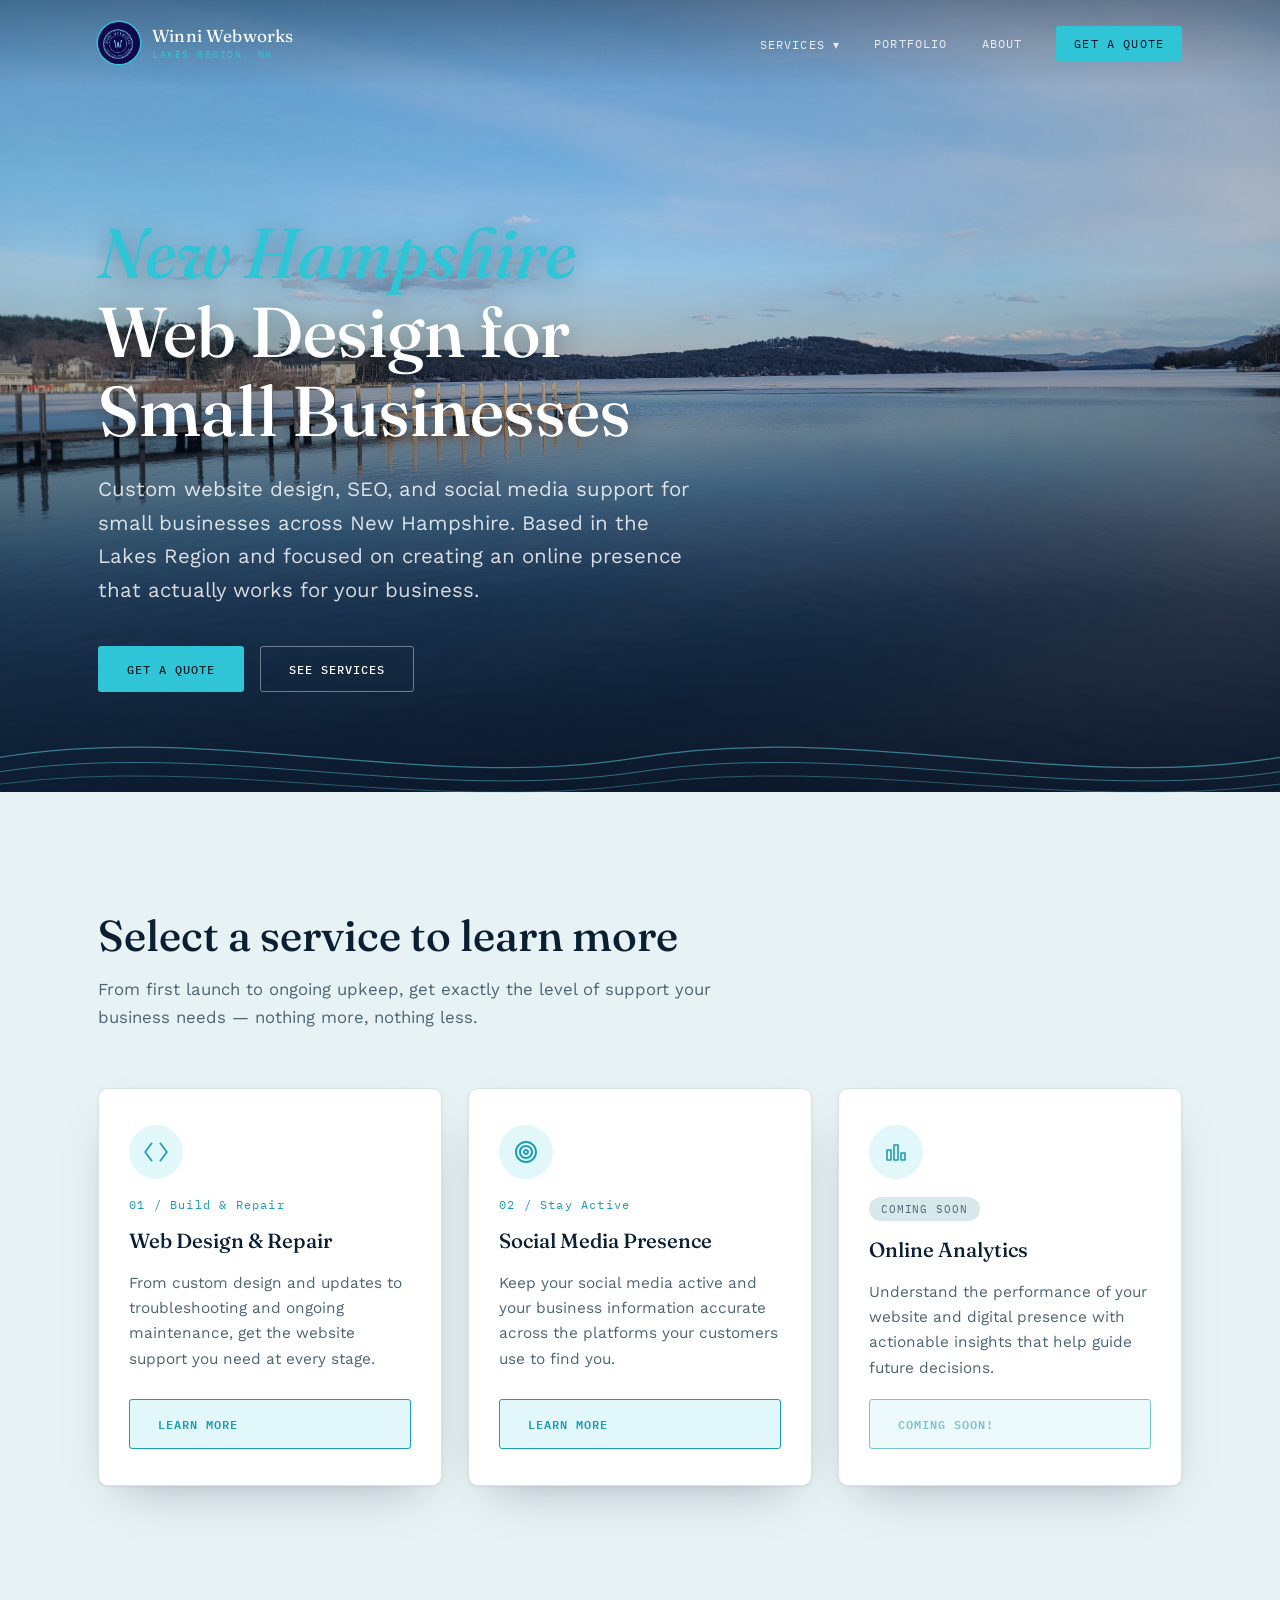
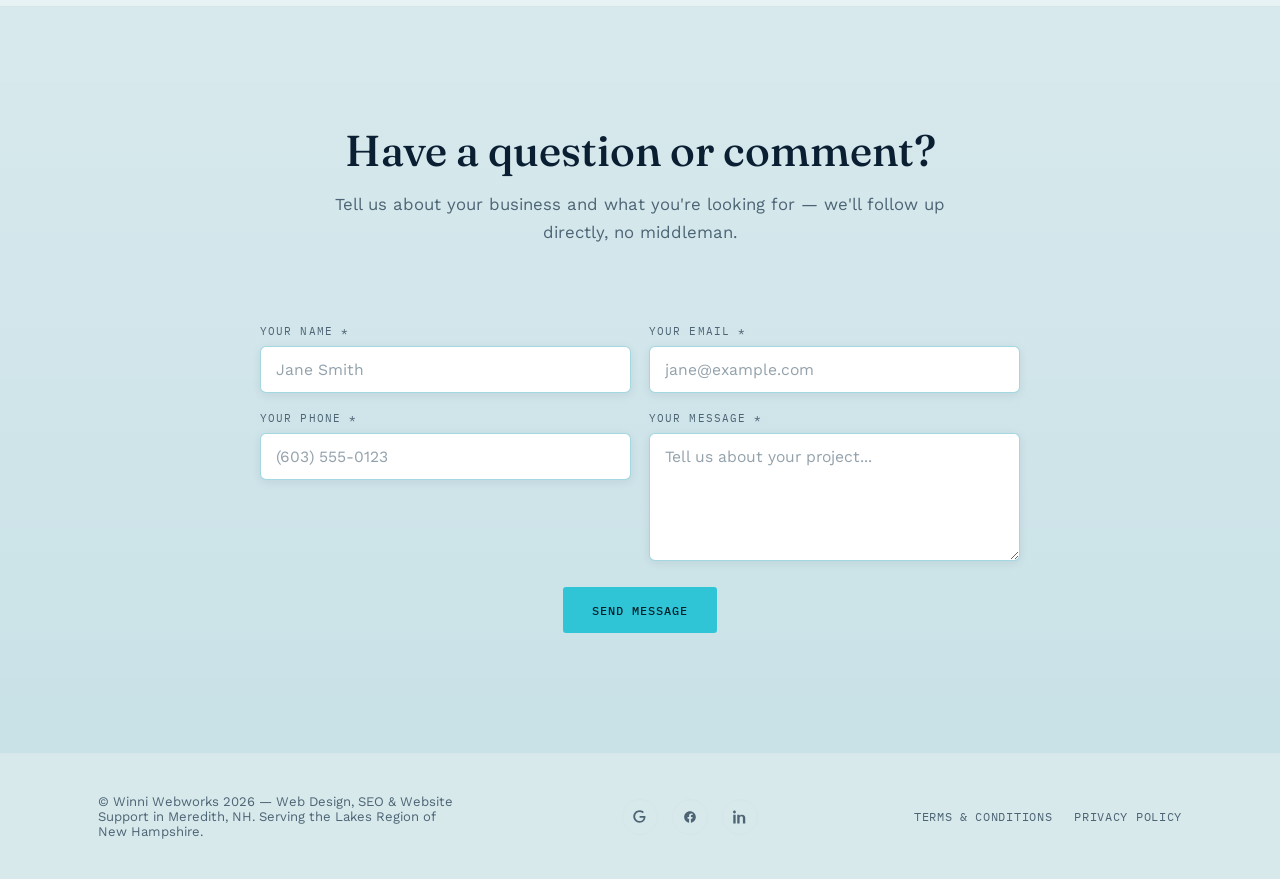
==== index.html @ 51a2348e "Update project cards" ====
<!DOCTYPE html>
<html data-bs-theme="light" lang="en">

<head>
  <meta charset="utf-8">
  <meta name="viewport" content="width=device-width, initial-scale=1.0, shrink-to-fit=no">
<title>New Hampshire Web Design for Small Businesses</title>
<meta property="og:url" content="https://winniwebworks.com/">
<meta property="og:type" content="website">
<meta name="description" content="Custom website design, SEO, and social media support for small businesses across New Hampshire. Based in the Lakes Region and focused on creating an online presence that actually works for your business.">
<meta name="robots" content="index, follow">
<meta property="og:title" content="New Hampshire Web Design for Small Businesses">
<meta property="og:description" content="Custom website design, SEO, and social media support for small businesses across New Hampshire. Based in the Lakes Region and focused on creating an online presence that actually works for your business.">
<meta property="og:site_name" content="Winni Webworks">
<meta property="og:locale" content="en_US" />
<meta name="keywords" content="web design New Hampshire, small business web design, website development NH, affordable web design, SEO services New Hampshire">
<meta name="twitter:card" content="summary_large_image">
<meta name="twitter:title" content="New Hampshire Web Design for Small Businesses">
<meta name="twitter:description" content="Custom website design, SEO, and social media support for small businesses across New Hampshire. Based in the Lakes Region and focused on creating an online presence that actually works for your business.">
<link rel="canonical" href="https://winniwebworks.com/">
<!-- Google Analytics (preserved from original site) -->
<script async src="https://www.googletagmanager.com/gtag/js?id=G-Y86VKH0ZQD"></script>
<script>
  window.dataLayer = window.dataLayer || [];
  function gtag() { dataLayer.push(arguments); }
  gtag('js', new Date());
  gtag('config', 'G-Y86VKH0ZQD');
</script>
<script type="application/ld+json">
{
  "@context": "https://schema.org",
  "@type": "LocalBusiness",
  "name": "Winni Webworks",
  "url": "https://winniwebworks.com",
  "image": "https://winniwebworks.com/assets/og/preview.jpg",
  "description": "Custom website design, SEO, and social media support for small businesses across New Hampshire. Based in the Lakes Region and focused on creating an online presence that actually works for your business.",
  "areaServed": ["New Hampshire", "Laconia NH", "Meredith NH", "Gilford NH", "Plymouth NH"],
  "address": { "@type": "PostalAddress", "addressRegion": "NH", "addressCountry": "US" },
  "sameAs": [
    "https://www.facebook.com/profile.php?id=61588019742144",
    "https://www.linkedin.com/in/sara-huntley/"
  ]
}
</script>

<link rel="preconnect" href="https://fonts.googleapis.com">
<link rel="preconnect" href="https://fonts.gstatic.com" crossorigin>
<link rel="stylesheet" href="https://fonts.googleapis.com/css2?family=Fraunces:ital,opsz,wght@0,9..144,400;0,9..144,500;0,9..144,600;1,9..144,500&family=Work+Sans:wght@400;500;600&family=IBM+Plex+Mono:wght@400;500&display=swap">

<style>
  :root {
    --contact-overlay: rgba(215,233,237,0.95);
    --contact-overlay-2: rgba(200,225,230,0.97);
    --hero-img: url("assets/img/header-bg.jpg");
    --map-img: url("assets/img/map-image.png");
    --bg: #e7f2f4;
    --surface: #ffffff;
    --surface-2: #d8e9ec;
    --ink: #0b1f33;
    --ink-soft: #4c6474;
    --line: #d6e5e9;
    --navy: #0a1930;
    --navy-2: #0f2542;
    --aqua: #1c9db3;
    --aqua-bright: #2fc4d6;
    --aqua-soft: rgba(47, 196, 214, 0.14);
    --shadow: 0 20px 50px -25px rgba(10, 25, 48, 0.35);
  }

  @media (prefers-color-scheme: dark) {
    :root:not([data-theme="light"]) {
      --contact-overlay: rgba(8,20,32,0.82);
      --contact-overlay-2: rgba(8,20,32,0.9);
      --bg: #06101c;
      --surface: #163254;
      --surface-2: #1c3d63;
      --ink: #e9f3f6;
      --ink-soft: #a3bcc9;
      --line: #2a4d70;
      --aqua: #37c9de;
      --aqua-bright: #5fdcee;
      --aqua-soft: rgba(55, 201, 222, 0.18);
      --shadow: 0 20px 50px -25px rgba(0, 0, 0, 0.65);
    }
  }

  :root[data-theme="dark"] {
    --contact-overlay: rgba(8,20,32,0.82);
    --contact-overlay-2: rgba(8,20,32,0.9);
    --bg: #06101c;
    --surface: #163254;
    --surface-2: #1c3d63;
    --ink: #e9f3f6;
    --ink-soft: #a3bcc9;
    --line: #2a4d70;
    --aqua: #37c9de;
    --aqua-bright: #5fdcee;
    --aqua-soft: rgba(55, 201, 222, 0.18);
    --shadow: 0 20px 50px -25px rgba(0, 0, 0, 0.65);
  }

  * { box-sizing: border-box; }
  html { scroll-behavior: smooth; }
  @media (prefers-reduced-motion: reduce) {
    html { scroll-behavior: auto; }
    * { animation-duration: 0.01ms !important; animation-iteration-count: 1 !important; transition-duration: 0.01ms !important; }
  }

  body {
    margin: 0;
    background: var(--bg);
    color: var(--ink);
    font-family: "Work Sans", system-ui, -apple-system, "Segoe UI", sans-serif;
    -webkit-font-smoothing: antialiased;
    overflow-x: hidden;
  }

  img { max-width: 100%; display: block; }

  h1, h2, h3, h4 {
    font-family: "Fraunces", Georgia, "Times New Roman", serif;
    font-weight: 500;
    line-height: 1.12;
    text-wrap: balance;
    margin: 0;
    color: var(--ink);
  }

  h1 em, h2 em, h3 em { font-style: italic; font-weight: 500; color: var(--aqua-bright); }

  p { margin: 0; line-height: 1.65; color: var(--ink-soft); }

  .kicker {
    font-family: "IBM Plex Mono", ui-monospace, monospace;
    text-transform: uppercase;
    letter-spacing: 0.14em;
    font-size: 0.72rem;
    font-weight: 500;
  }

  .wrap { max-width: 1180px; margin: 0 auto; padding: 0 clamp(20px, 5vw, 48px); }

  a { color: inherit; text-decoration: none; }

  .btn {
    display: inline-flex;
    align-items: center;
    gap: 10px;
    padding: 14px 28px;
    border-radius: 3px;
    font-family: "IBM Plex Mono", monospace;
    font-size: 0.78rem;
    letter-spacing: 0.08em;
    text-transform: uppercase;
    font-weight: 500;
    border: 1px solid transparent;
    cursor: pointer;
    transition: transform 0.25s ease, box-shadow 0.25s ease, background 0.25s ease, color 0.25s ease;
  }
  .btn-solid { background: var(--aqua-bright); color: #04222a; }
  .btn-solid:hover { transform: translateY(-2px); box-shadow: 0 14px 28px -12px rgba(47, 196, 214, 0.55); }
  .btn-outline { background: transparent; border-color: rgba(255,255,255,0.4); color: #fff; }
  .btn-outline:hover { background: rgba(255,255,255,0.12); transform: translateY(-2px); }
  .btn-ghost { background: var(--aqua-soft); color: var(--aqua); border-color: var(--aqua); font-weight: 600; }
  .btn-ghost:hover { background: var(--aqua); color: #fff; transform: translateY(-2px); box-shadow: 0 10px 22px -12px rgba(28,157,179,0.5); }

  /* ---------- NAV ---------- */
  #mainNav {
    position: fixed; top: 0; left: 0; right: 0; z-index: 100;
    padding: 22px 0;
    background: linear-gradient(180deg, rgba(8,20,36,0.32), rgba(8,20,36,0));
    transition: background 0.35s ease, padding 0.35s ease, box-shadow 0.35s ease;
  }
  #mainNav.scrolled { background: var(--surface); padding: 14px 0; box-shadow: 0 10px 30px -18px rgba(10,25,48,0.18); }
  #mainNav.scrolled .brand, #mainNav.scrolled .navlinks a, #mainNav.scrolled .navlinks button { color: var(--ink); }
  #mainNav.scrolled .navlinks .cta { color: var(--navy); }
  #mainNav .navwrap { display: flex; align-items: center; justify-content: space-between; }
  .brand { display: flex; align-items: center; gap: 12px; color: #fff; }
  .brand-mark {
    width: 42px; height: 42px; border-radius: 50%;
    overflow: hidden; flex-shrink: 0;
    box-shadow: 0 0 0 1.5px var(--aqua-bright);
  }
  .brand-mark img { width: 100%; height: 100%; object-fit: cover; }
  .brand-text { font-family: "Fraunces", serif; font-size: 1.08rem; letter-spacing: 0.01em; }
  .brand-text small { display: block; font-family: "IBM Plex Mono", monospace; font-size: 0.6rem; letter-spacing: 0.16em; color: var(--aqua-bright); text-transform: uppercase; margin-top: 2px; }

  .navlinks { display: flex; align-items: center; gap: 34px; }
  .navlinks a, .navlinks button {
    background: none; border: none; cursor: pointer;
    font-family: "IBM Plex Mono", monospace; font-size: 0.72rem; letter-spacing: 0.1em;
    text-transform: uppercase; color: rgba(255,255,255,0.85); padding: 0; position: relative;
  }
  .navlinks a:hover, .navlinks button:hover { color: #fff; }
  .navlinks a::after, .navlinks button::after {
    content: ""; position: absolute; left: 0; bottom: -6px; width: 0; height: 1px; background: var(--aqua-bright);
    transition: width 0.25s ease;
  }
  .navlinks a:hover::after, .navlinks button:hover::after { width: 100%; }
  .navlinks .cta { color: var(--navy); background: var(--aqua-bright); padding: 10px 18px; border-radius: 3px; }
  .navlinks .cta::after { display: none; }
  .navlinks .cta:hover { background: #fff; }

  .navdrop { position: relative; }
  .navdrop-menu {
    position: absolute; top: 26px; left: 50%; transform: translateX(-50%) translateY(6px);
    background: var(--surface); border: 1px solid var(--line); border-radius: 6px;
    padding: 8px; min-width: 180px; opacity: 0; pointer-events: none; transition: opacity 0.2s ease, transform 0.2s ease;
    box-shadow: var(--shadow);
  }
  .navdrop-menu a { color: var(--ink); }
  .navdrop:hover .navdrop-menu { opacity: 1; pointer-events: auto; transform: translateX(-50%) translateY(0); }
  .navdrop-menu a { display: block; padding: 10px 12px; border-radius: 4px; }
  .navdrop-menu a:hover { background: var(--surface-2); }
  .navdrop-menu a::after { display: none; }

  .navToggle { display: none; background: var(--surface); border-radius: 8px; padding: 9px 10px; box-shadow: 0 2px 10px rgba(10,25,48,0.18); }
  .navToggle span { background: var(--navy) !important; }

  @media (max-width: 900px) {
    .navlinks { position: fixed; inset: 0 0 0 auto; width: min(78vw, 320px); background: var(--surface); flex-direction: column; align-items: flex-start; padding: 90px 32px 32px; gap: 26px; transform: translateX(100%); transition: transform 0.35s ease; box-shadow: -20px 0 40px rgba(10,25,48,0.18); }
    .navlinks.open { transform: translateX(0); }
    .navlinks.open a, .navlinks.open button { color: var(--ink); }
    .navlinks.open .cta { color: var(--navy); }
    .navdrop-menu { position: static; transform: none; opacity: 1; pointer-events: auto; display: none; box-shadow: none; background: transparent; padding-left: 8px; margin-top: 10px; }
    .navdrop.open .navdrop-menu { display: block; }
    .navToggle { display: flex; flex-direction: column; gap: 5px; background: none; border: none; cursor: pointer; z-index: 110; padding: 6px; }
    .navToggle span { width: 22px; height: 2px; background: #fff; display: block; }
  }

  /* ---------- HERO ---------- */
  .hero {
    position: relative; min-height: 88svh; display: flex; align-items: flex-end;
    background: linear-gradient(180deg, rgba(8,20,36,0.14) 0%, rgba(8,20,36,0.08) 34%, rgba(8,20,36,0.68) 76%, rgba(8,20,36,0.84) 100%), var(--hero-img) center/cover no-repeat;
  }
  .hero-inner { position: relative; z-index: 2; width: 100%; padding-bottom: clamp(56px, 8vw, 100px); padding-top: 150px; }
  .hero h1 { color: #fff; font-size: clamp(2.5rem, 5.6vw, 4.4rem); max-width: 15ch; text-shadow: 0 4px 24px rgba(0,0,0,0.35); }
  .hero-sub { color: rgba(255,255,255,0.82); font-size: clamp(1.05rem, 1.6vw, 1.3rem); max-width: 46ch; margin-top: 22px; font-weight: 400; }
  .hero-cta { margin-top: 38px; display: flex; gap: 16px; flex-wrap: wrap; }

  .hero-ripples { position: absolute; left: 0; right: 0; bottom: -1px; z-index: 1; opacity: 0.5; }
  .hero-ripples path { animation: ripple-pulse 7s ease-in-out infinite; }
  .hero-ripples path:nth-child(2) { animation-delay: 1.1s; }
  .hero-ripples path:nth-child(3) { animation-delay: 2.2s; }
  @keyframes ripple-pulse { 0%, 100% { opacity: 0.35; } 50% { opacity: 0.85; } }

  /* ---------- SECTIONS ---------- */
  section { position: relative; }
  .section-pad { padding: clamp(70px, 10vw, 120px) 0; }
  .section-head { max-width: 640px; }
  .section-head h2 { font-size: clamp(1.9rem, 3.4vw, 2.7rem); }
  .section-head p { margin-top: 16px; font-size: 1.05rem; }

  .contour-bg {
    position: absolute; inset: 0; pointer-events: none; opacity: 0.5;
  }

  /* services */
  .services-grid { display: grid; grid-template-columns: repeat(3, 1fr); gap: 26px; margin-top: 56px; }
  @media (max-width: 860px) { .services-grid { grid-template-columns: 1fr; } }
  .service-card {
    background: var(--surface); border: 1px solid var(--line); border-radius: 10px;
    padding: 36px 30px; display: flex; flex-direction: column; gap: 18px;
    box-shadow: 0 1px 3px rgba(10,25,48,0.06), var(--shadow); transition: transform 0.3s ease, border-color 0.3s ease;
  }
  .service-card:hover { transform: translateY(-6px); border-color: var(--aqua); }
  .service-num { font-family: "IBM Plex Mono", monospace; font-size: 0.75rem; color: var(--aqua); letter-spacing: 0.1em; }
  .service-icon {
    width: 54px; height: 54px; border-radius: 50%; background: var(--aqua-soft); color: var(--aqua);
    display: flex; align-items: center; justify-content: center; font-size: 1.4rem;
  }
  .service-card h4 { font-size: 1.28rem; font-weight: 500; }
  .service-card p { font-size: 0.96rem; flex-grow: 1; }
  .service-tag { font-family: "IBM Plex Mono", monospace; font-size: 0.68rem; letter-spacing: 0.08em; text-transform: uppercase; color: var(--ink-soft); background: var(--surface-2); border-radius: 20px; padding: 5px 12px; width: fit-content; }

  /* work strip */

  /* contact */
  .contact {
    background: linear-gradient(180deg, var(--contact-overlay), var(--contact-overlay-2)), var(--map-img) center/cover no-repeat fixed;
    color: var(--ink);
    border-top: 1px solid var(--line);
  }
  .contact .section-head { max-width: 640px; margin: 0 auto; text-align: center; }
  .contact h2 { color: var(--ink); }
  .contact .section-head p { color: var(--ink-soft); }

  .contact-form { max-width: 760px; margin: 48px auto 0; }
  .form-row { display: grid; grid-template-columns: 1fr 1fr; gap: 18px; }
  @media (max-width: 640px) { .form-row { grid-template-columns: 1fr; } }
  .field { margin-bottom: 18px; display: flex; flex-direction: column; gap: 8px; }
  .field label { font-family: "IBM Plex Mono", monospace; font-size: 0.68rem; letter-spacing: 0.1em; text-transform: uppercase; color: var(--ink-soft); }
  .field input, .field textarea {
    background: #ffffff; border: 1.5px solid rgba(28,157,179,0.4); border-radius: 6px;
    padding: 13px 15px; color: #0b1f33 !important; font-family: "Work Sans", sans-serif; font-size: 0.98rem;
    transition: border-color 0.25s ease, box-shadow 0.25s ease;
    box-shadow: 0 2px 10px rgba(10,25,48,0.08);
  }
  .field input::placeholder, .field textarea::placeholder { color: var(--ink-soft); opacity: 0.6; }
  .field input:focus, .field textarea:focus { outline: none; border-color: var(--aqua); box-shadow: 0 0 0 3px var(--aqua-soft); }
  .field textarea { min-height: 128px; resize: vertical; }
  .contact-form .submit-row { text-align: center; margin-top: 8px; }
  #formStatus { font-family: "IBM Plex Mono", monospace; font-size: 0.8rem; color: var(--aqua); margin-bottom: 14px; min-height: 1.2em; }

  /* footer */
  footer { background: var(--surface-2); color: var(--ink-soft); padding: 40px 0; border-top: 1px solid var(--line); }
  .footer-inner { display: flex; justify-content: space-between; align-items: center; flex-wrap: wrap; gap: 20px; }
  .footer-inner .copyright { font-size: 0.82rem; max-width: 46ch; }
  .social-buttons { display: flex; gap: 14px; list-style: none; margin: 0; padding: 0; }
  .social-buttons a {
    width: 36px; height: 36px; border-radius: 50%; border: 1px solid var(--line); color: var(--ink-soft);
    display: flex; align-items: center; justify-content: center; transition: border-color 0.25s ease, color 0.25s ease, transform 0.25s ease;
  }
  .social-buttons a:hover { border-color: var(--aqua); color: var(--aqua); transform: translateY(-2px); }
  .quicklinks { display: flex; gap: 22px; list-style: none; margin: 0; padding: 0; font-family: "IBM Plex Mono", monospace; font-size: 0.72rem; letter-spacing: 0.06em; text-transform: uppercase; }
  .quicklinks a:hover { color: var(--aqua); }

  .reveal { opacity: 0; transform: translateY(24px); transition: opacity 0.7s ease, transform 0.7s ease; }
  .reveal.in { opacity: 1; transform: translateY(0); }

  ::selection { background: var(--aqua-bright); color: #04222a; }
</style>
</head>
<body id="page-top">

  <nav id="mainNav">
    <div class="wrap navwrap">
      <a class="brand" href="#top" style="align-items:center;">
        <span class="brand-mark"><img src="assets/img/WWW_Logo.jpg" alt="Winni Webworks logo"></span>
        <span class="brand-text">Winni Webworks<small>Lakes Region, NH</small></span>
      </a>
      <button class="navToggle" id="navToggle" aria-label="Toggle navigation" aria-expanded="false">
        <span></span><span></span><span></span>
      </button>
      <div class="navlinks" id="navLinks">
        <div class="navdrop" id="navDrop">
          <button type="button" id="navDropBtn">Services ▾</button>
          <div class="navdrop-menu">
            <a href="WebDesign.html">Web Design</a>
            <a href="Socials.html">Social Media</a>
          </div>
        </div>
        <a href="Portfolio.html">Portfolio</a>
        <a href="About.html">About</a>
        <a href="#services" class="cta">Get a Quote</a>
      </div>
    </div>
  </nav>

  <header class="hero" id="top">
    <div class="wrap hero-inner">
      <h1><em>New Hampshire</em> Web Design for Small Businesses</h1>
      <p class="hero-sub">Custom website design, SEO, and social media support for small businesses across New Hampshire. Based in the Lakes Region and focused on creating an online presence that actually works for your business.</p>
      <div class="hero-cta">
        <a href="#services" class="btn btn-solid">Get a Quote</a>
        <a href="#services" class="btn btn-outline">See Services</a>
      </div>
    </div>
    <svg class="hero-ripples" viewBox="0 0 1440 90" preserveAspectRatio="none" aria-hidden="true">
      <path d="M0,50 C240,10 480,90 720,50 C960,10 1200,90 1440,50" fill="none" stroke="#5fdcee" stroke-width="1.4"/>
      <path d="M0,66 C240,30 480,102 720,66 C960,30 1200,102 1440,66" fill="none" stroke="#5fdcee" stroke-width="1"/>
      <path d="M0,80 C240,48 480,112 720,80 C960,48 1200,112 1440,80" fill="none" stroke="#5fdcee" stroke-width="0.75"/>
    </svg>
  </header>

  <section id="services" class="section-pad">
    <div class="wrap">
      <div class="section-head reveal">
        <h2>Select a service to learn more</h2>
        <p>From first launch to ongoing upkeep, get exactly the level of support your business needs &mdash; nothing more, nothing less.</p>
      </div>

      <div class="services-grid">
        <div class="service-card reveal">
          <div class="service-icon">
            <svg width="26" height="26" viewBox="0 0 24 24" fill="none" stroke="currentColor" stroke-width="1.6"><path d="M8 4 L2 12 L8 20 M16 4 L22 12 L16 20" stroke-linecap="round" stroke-linejoin="round"/></svg>
          </div>
          <span class="service-num">01 / Build &amp; Repair</span>
          <h4>Web Design &amp; Repair</h4>
          <p>From custom design and updates to troubleshooting and ongoing maintenance, get the website support you need at every stage.</p>
          <a class="btn btn-ghost" href="WebDesign.html">Learn More</a>
        </div>

        <div class="service-card reveal" style="transition-delay:0.08s;">
          <div class="service-icon">
            <svg width="24" height="24" viewBox="0 0 24 24" fill="none"><path fill-rule="evenodd" clip-rule="evenodd" d="M15 12C15 13.6569 13.6569 15 12 15C10.3431 15 9 13.6569 9 12C9 10.3431 10.3431 9 12 9C13.6569 9 15 10.3431 15 12ZM13 12C13 12.5523 12.5523 13 12 13C11.4477 13 11 12.5523 11 12C11 11.4477 11.4477 11 12 11C12.5523 11 13 11.4477 13 12Z" fill="currentColor"/><path fill-rule="evenodd" clip-rule="evenodd" d="M12 19C15.866 19 19 15.866 19 12C19 8.13401 15.866 5 12 5C8.13401 5 5 8.13401 5 12C5 15.866 8.13401 19 12 19ZM12 17C14.7614 17 17 14.7614 17 12C17 9.23858 14.7614 7 12 7C9.23858 7 7 9.23858 7 12C7 14.7614 9.23858 17 12 17Z" fill="currentColor"/><path fill-rule="evenodd" clip-rule="evenodd" d="M12 23C18.0751 23 23 18.0751 23 12C23 5.92487 18.0751 1 12 1C5.92487 1 1 5.92487 1 12C1 18.0751 5.92487 23 12 23ZM12 21C16.9706 21 21 16.9706 21 12C21 7.02944 16.9706 3 12 3C7.02944 3 3 7.02944 3 12C3 16.9706 7.02944 21 12 21Z" fill="currentColor"/></svg>
          </div>
          <span class="service-num">02 / Stay Active</span>
          <h4>Social Media Presence</h4>
          <p>Keep your social media active and your business information accurate across the platforms your customers use to find you.</p>
          <a class="btn btn-ghost" href="Socials.html">Learn More</a>
        </div>

        <div class="service-card reveal" style="transition-delay:0.16s;">
          <div class="service-icon">
            <svg width="24" height="24" viewBox="0 0 24 24" fill="none" stroke="currentColor" stroke-width="1.6" stroke-linecap="round" stroke-linejoin="round"><rect x="3" y="10" width="4" height="10"/><rect x="10" y="5" width="4" height="15"/><rect x="17" y="13" width="4" height="7"/></svg>
          </div>
          <span class="service-tag">Coming Soon</span>
          <h4>Online Analytics</h4>
          <p>Understand the performance of your website and digital presence with actionable insights that help guide future decisions.</p>
          <button class="btn btn-ghost" type="button" disabled style="opacity:0.6;cursor:not-allowed;">Coming Soon!</button>
        </div>
      </div>
    </div>
  </section>

  <section id="contact" class="contact section-pad">
    <div class="wrap">
      <div class="section-head reveal">
        <h2>Have a question or comment?</h2>
        <p>Tell us about your business and what you're looking for &mdash; we'll follow up directly, no middleman.</p>
      </div>

      <form class="contact-form reveal" id="contactForm" name="contactForm" action="https://formspree.io/f/mkokellb" method="post">
        <div id="formStatus"></div>
        <div class="form-row">
          <div class="field">
            <label for="name">Your Name *</label>
            <input class="form-control" type="text" id="name" placeholder="Jane Smith" name="name" required>
          </div>
          <div class="field">
            <label for="email">Your Email *</label>
            <input class="form-control" type="email" id="email" placeholder="jane@example.com" name="email" required>
          </div>
        </div>
        <div class="form-row">
          <div class="field">
            <label for="phone">Your Phone *</label>
            <input class="form-control" type="tel" id="phone" placeholder="(603) 555-0123" name="phone" required>
          </div>
          <div class="field" style="grid-row: span 2;">
            <label for="message">Your Message *</label>
            <textarea class="form-control" id="message" placeholder="Tell us about your project..." name="message" required></textarea>
          </div>
        </div>
        <div class="submit-row">
          <div id="success"></div>
          <button class="btn btn-solid" id="submit" type="submit">Send Message</button>
        </div>
      </form>
    </div>
  </section>

  <footer>
    <div class="wrap footer-inner">
      <span class="copyright">&copy; Winni Webworks 2026 &mdash; Web Design, SEO &amp; Website Support in Meredith, NH. Serving the Lakes Region of New Hampshire.</span>
      <ul class="social-buttons">
        <li><a href="https://share.google/823uvBk97Z3JibrHM" aria-label="Google"><svg width="15" height="15" viewBox="0 0 24 24" fill="currentColor"><path d="M21.35 11.1h-9.17v2.73h6.51c-.33 3.81-3.5 5.44-6.5 5.44C8.36 19.27 5 16.25 5 12c0-4.1 3.2-7.27 7.2-7.27 3.09 0 4.9 1.97 4.9 1.97L19 4.72S16.56 2 12.1 2C6.42 2 2.03 6.8 2.03 12c0 5.05 4.13 10 10.22 10 5.35 0 9.25-3.67 9.25-9.09 0-1.15-.15-1.81-.15-1.81Z"/></svg></a></li>
        <li><a href="https://www.facebook.com/profile.php?id=61588019742144&amp;rdid=fdAYL4mshR6fErhC&amp;share_url=https%3A%2F%2Fwww.facebook.com%2Fshare%2F17eQ1FA31u%2F#" aria-label="Facebook"><svg width="14" height="14" viewBox="0 0 24 24" fill="currentColor"><path d="M22 12.06C22 6.5 17.52 2 12 2S2 6.5 2 12.06c0 5 3.66 9.17 8.44 9.94v-7.03H7.9v-2.9h2.54V9.85c0-2.5 1.5-3.89 3.78-3.89 1.1 0 2.24.2 2.24.2v2.46h-1.26c-1.24 0-1.63.77-1.63 1.56v1.88h2.78l-.44 2.9h-2.34V22c4.78-.77 8.44-4.94 8.44-9.94Z"/></svg></a></li>
        <li><a href="https://www.linkedin.com/in/sara-huntley/" aria-label="LinkedIn"><svg width="14" height="14" viewBox="0 0 24 24" fill="currentColor"><path d="M4.98 3.5C4.98 4.88 3.87 6 2.5 6S0 4.88 0 3.5 1.12 1 2.5 1s2.48 1.12 2.48 2.5ZM.5 8h4V23h-4V8Zm7 0h3.83v2.05h.05c.53-1 1.83-2.05 3.77-2.05C19.5 8 21 10.24 21 14v9h-4v-8c0-1.9-.03-4.35-2.65-4.35-2.66 0-3.07 2.08-3.07 4.22V23h-4V8Z"/></svg></a></li>
      </ul>
      <ul class="quicklinks">
        <li><a href="Terms.html">Terms &amp; Conditions</a></li>
        <li><a href="Legal.html">Privacy Policy</a></li>
      </ul>
    </div>
  </footer>

  <script>
    const nav = document.getElementById('mainNav');
    window.addEventListener('scroll', () => {
      nav.classList.toggle('scrolled', window.scrollY > 40);
    }, { passive: true });

    const navToggle = document.getElementById('navToggle');
    const navLinks = document.getElementById('navLinks');
    navToggle.addEventListener('click', () => {
      const open = navLinks.classList.toggle('open');
      navToggle.setAttribute('aria-expanded', open);
    });
    document.getElementById('navDropBtn').addEventListener('click', (e) => {
      if (window.innerWidth <= 900) {
        e.preventDefault();
        document.getElementById('navDrop').classList.toggle('open');
      }
    });

    document.querySelectorAll('.navlinks a:not(.cta)').forEach(a => {
      a.addEventListener('click', () => { navLinks.classList.remove('open'); });
    });

    if ('IntersectionObserver' in window) {
      const io = new IntersectionObserver((entries) => {
        entries.forEach(en => { if (en.isIntersecting) en.target.classList.add('in'); });
      }, { threshold: 0.15 });
      document.querySelectorAll('.reveal').forEach(el => io.observe(el));
    } else {
      document.querySelectorAll('.reveal').forEach(el => el.classList.add('in'));
    }

    const form = document.getElementById('contactForm');
    const statusEl = document.getElementById('formStatus');
    form.addEventListener('submit', async (e) => {
      e.preventDefault();
      statusEl.textContent = 'Sending…';
      try {
        const res = await fetch(form.action, {
          method: 'POST',
          body: new FormData(form),
          headers: { 'Accept': 'application/json' }
        });
        if (res.ok) {
          statusEl.textContent = 'Thanks — your message is on its way. We\'ll be in touch soon.';
          form.reset();
        } else {
          statusEl.textContent = 'Something went wrong — please try again or email us directly.';
        }
      } catch (err) {
        statusEl.textContent = 'Something went wrong — please try again or email us directly.';
      }
    });
  </script>
</body>


</html>
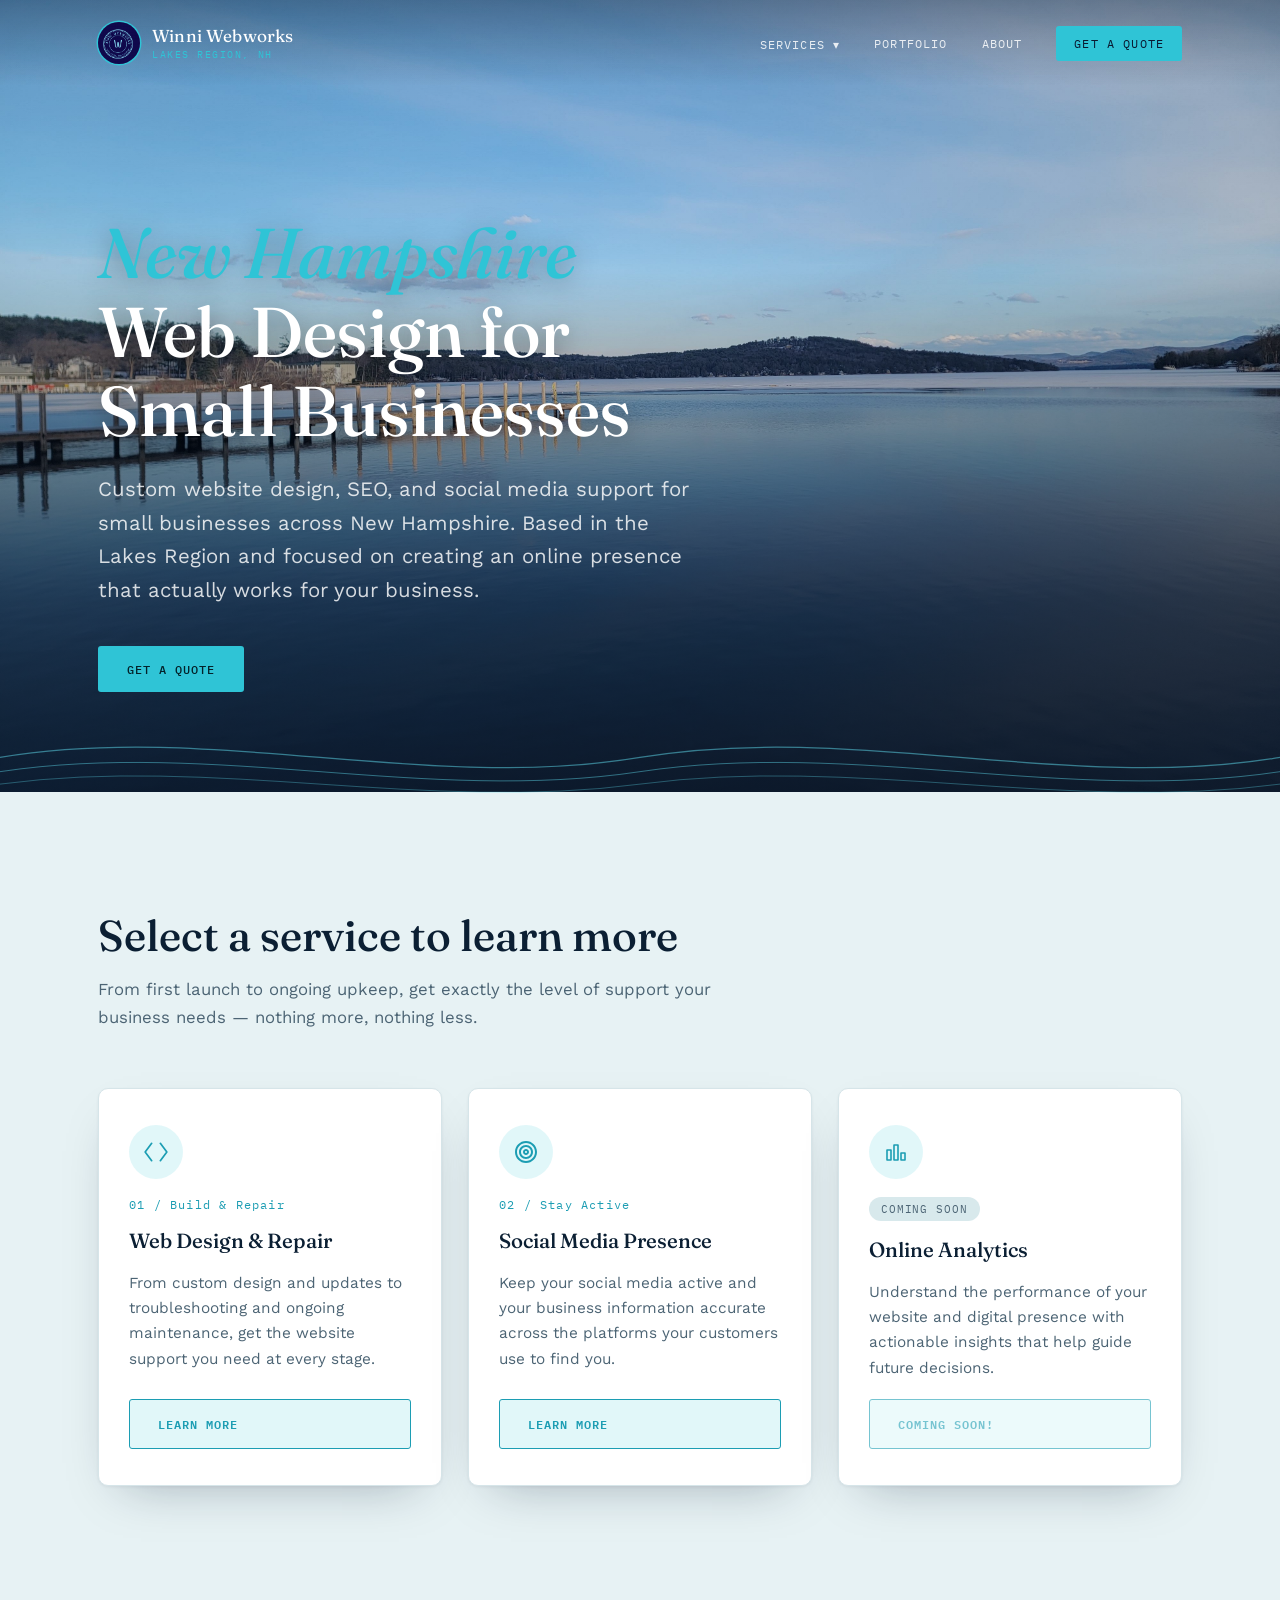
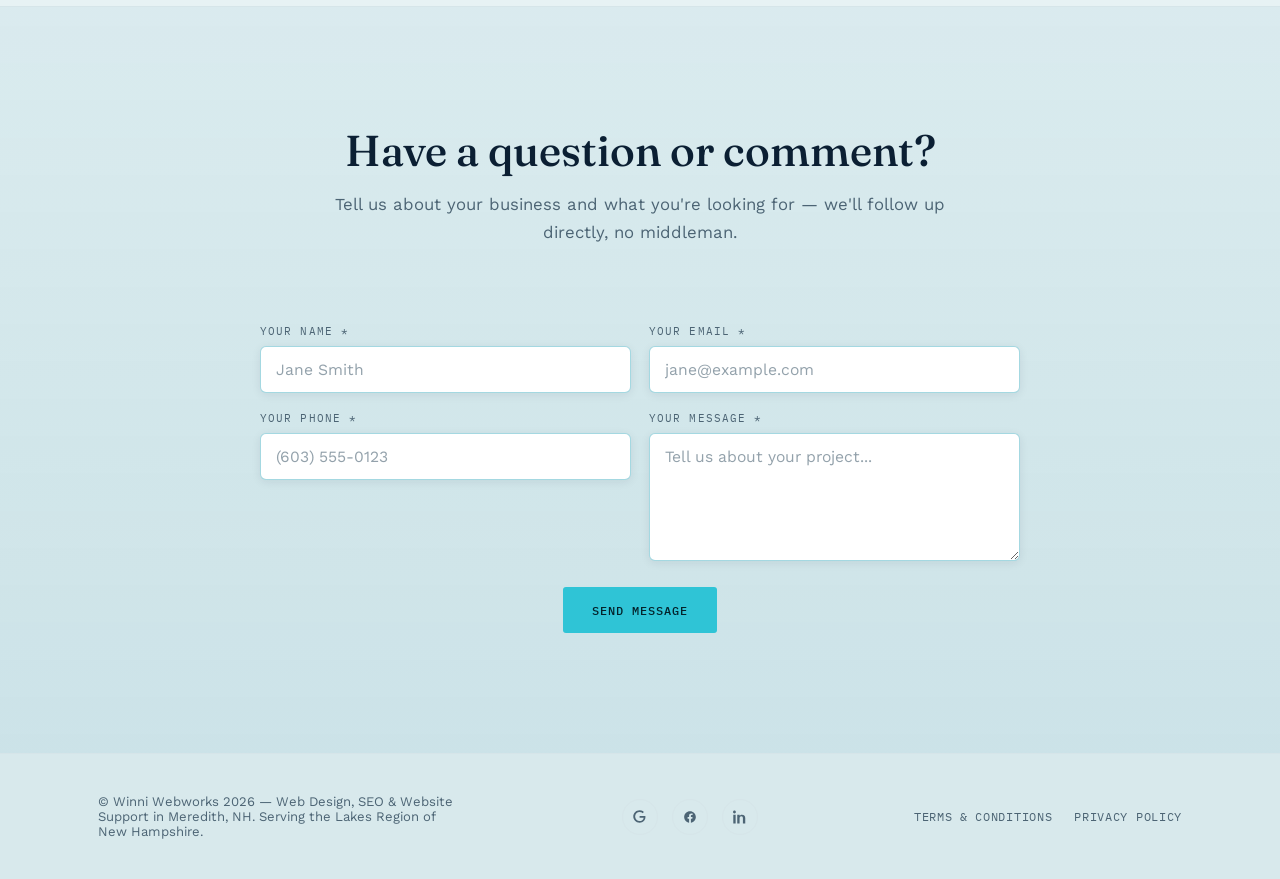
==== commit 82e3c7e4: "Update styling and verbiage" ====
--- a/index.html
+++ b/index.html
@@ -49,8 +49,8 @@
 
 <style>
   :root {
-    --contact-overlay: rgba(215,233,237,0.95);
-    --contact-overlay-2: rgba(200,225,230,0.97);
+    --contact-overlay: rgba(215,233,237,0.8);
+    --contact-overlay-2: rgba(200,225,230,0.88);
     --hero-img: url("assets/img/header-bg.jpg");
     --map-img: url("assets/img/map-image.png");
     --bg: #e7f2f4;
@@ -69,8 +69,8 @@
 
   @media (prefers-color-scheme: dark) {
     :root:not([data-theme="light"]) {
-      --contact-overlay: rgba(8,20,32,0.82);
-      --contact-overlay-2: rgba(8,20,32,0.9);
+      --contact-overlay: rgba(8,20,32,0.6);
+      --contact-overlay-2: rgba(8,20,32,0.7);
       --bg: #06101c;
       --surface: #163254;
       --surface-2: #1c3d63;
@@ -85,8 +85,8 @@
   }
 
   :root[data-theme="dark"] {
-    --contact-overlay: rgba(8,20,32,0.82);
-    --contact-overlay-2: rgba(8,20,32,0.9);
+    --contact-overlay: rgba(8,20,32,0.6);
+    --contact-overlay-2: rgba(8,20,32,0.7);
     --bg: #06101c;
     --surface: #163254;
     --surface-2: #1c3d63;
@@ -353,7 +353,6 @@
       <p class="hero-sub">Custom website design, SEO, and social media support for small businesses across New Hampshire. Based in the Lakes Region and focused on creating an online presence that actually works for your business.</p>
       <div class="hero-cta">
         <a href="#services" class="btn btn-solid">Get a Quote</a>
-        <a href="#services" class="btn btn-outline">See Services</a>
       </div>
     </div>
     <svg class="hero-ripples" viewBox="0 0 1440 90" preserveAspectRatio="none" aria-hidden="true">
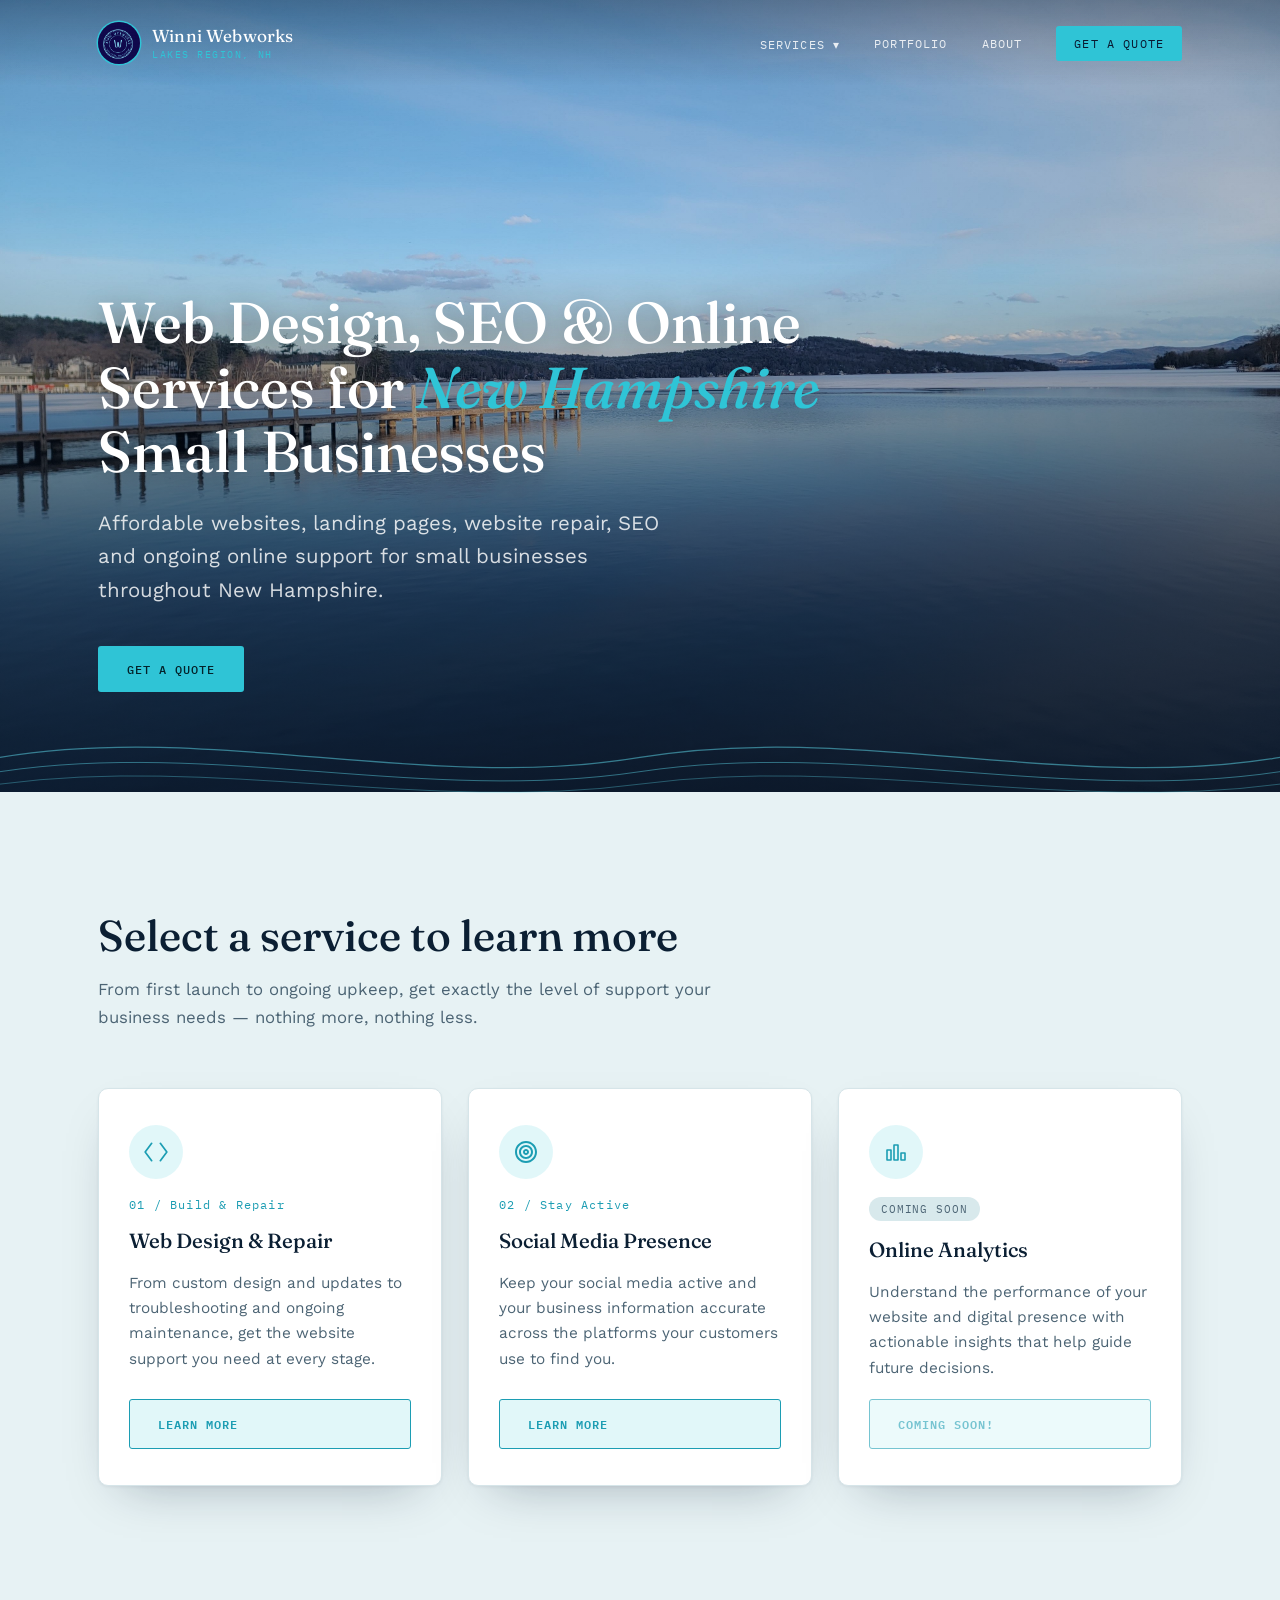
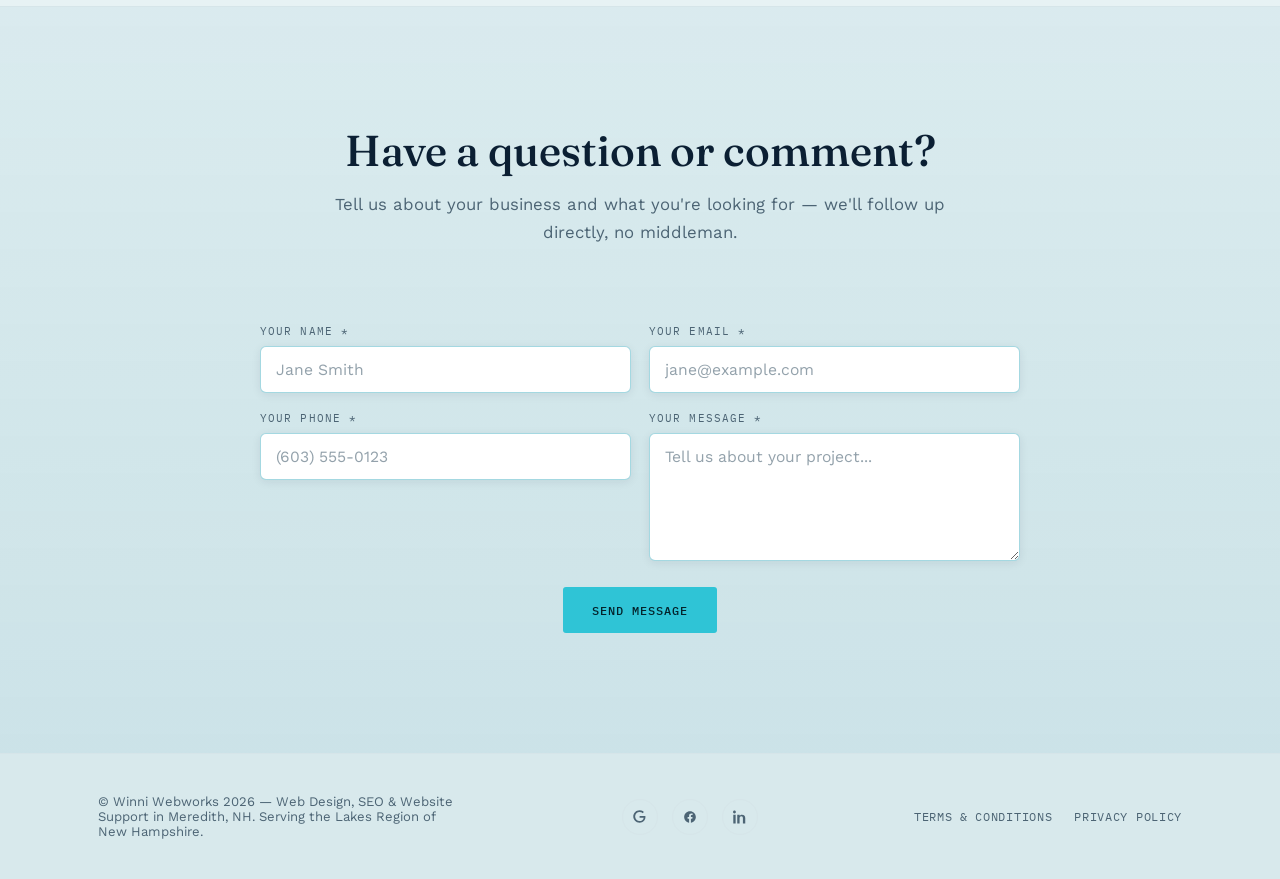
==== commit 0e9b98f9: "Update homepage title, H1 and meta description for SEO Co-Authored-By: Claude Opus 5.5 <noreply@anth" ====
--- a/index.html
+++ b/index.html
@@ -4,19 +4,25 @@
 <head>
   <meta charset="utf-8">
   <meta name="viewport" content="width=device-width, initial-scale=1.0, shrink-to-fit=no">
-<title>New Hampshire Web Design for Small Businesses</title>
+  <link rel="icon" type="image/x-icon" href="favicon.ico">
+  <link rel="icon" type="image/png" sizes="32x32" href="favicon-32x32.png">
+  <link rel="icon" type="image/png" sizes="16x16" href="favicon-16x16.png">
+  <link rel="apple-touch-icon" sizes="180x180" href="apple-touch-icon.png">
+<title>New Hampshire Web Design &amp; SEO for Small Businesses</title>
 <meta property="og:url" content="https://winniwebworks.com/">
 <meta property="og:type" content="website">
-<meta name="description" content="Custom website design, SEO, and social media support for small businesses across New Hampshire. Based in the Lakes Region and focused on creating an online presence that actually works for your business.">
+<meta name="description" content="Affordable web design, SEO, website repair, landing pages and online support for small businesses throughout New Hampshire.">
 <meta name="robots" content="index, follow">
-<meta property="og:title" content="New Hampshire Web Design for Small Businesses">
-<meta property="og:description" content="Custom website design, SEO, and social media support for small businesses across New Hampshire. Based in the Lakes Region and focused on creating an online presence that actually works for your business.">
+<meta property="og:title" content="New Hampshire Web Design &amp; SEO for Small Businesses">
+<meta property="og:description" content="Affordable web design, SEO, website repair, landing pages and online support for small businesses throughout New Hampshire.">
+<meta property="og:image" content="https://winniwebworks.com/assets/og/preview.jpg">
 <meta property="og:site_name" content="Winni Webworks">
 <meta property="og:locale" content="en_US" />
 <meta name="keywords" content="web design New Hampshire, small business web design, website development NH, affordable web design, SEO services New Hampshire">
 <meta name="twitter:card" content="summary_large_image">
-<meta name="twitter:title" content="New Hampshire Web Design for Small Businesses">
-<meta name="twitter:description" content="Custom website design, SEO, and social media support for small businesses across New Hampshire. Based in the Lakes Region and focused on creating an online presence that actually works for your business.">
+<meta name="twitter:title" content="New Hampshire Web Design &amp; SEO for Small Businesses">
+<meta name="twitter:description" content="Affordable web design, SEO, website repair, landing pages and online support for small businesses throughout New Hampshire.">
+<meta name="twitter:image" content="https://winniwebworks.com/assets/og/preview.jpg">
 <link rel="canonical" href="https://winniwebworks.com/">
 <!-- Google Analytics (preserved from original site) -->
 <script async src="https://www.googletagmanager.com/gtag/js?id=G-Y86VKH0ZQD"></script>
@@ -33,7 +39,7 @@
   "name": "Winni Webworks",
   "url": "https://winniwebworks.com",
   "image": "https://winniwebworks.com/assets/og/preview.jpg",
-  "description": "Custom website design, SEO, and social media support for small businesses across New Hampshire. Based in the Lakes Region and focused on creating an online presence that actually works for your business.",
+  "description": "Affordable web design, SEO, website repair, landing pages and online support for small businesses throughout New Hampshire.",
   "areaServed": ["New Hampshire", "Laconia NH", "Meredith NH", "Gilford NH", "Plymouth NH"],
   "address": { "@type": "PostalAddress", "addressRegion": "NH", "addressCountry": "US" },
   "sameAs": [
@@ -69,8 +75,9 @@
 
   @media (prefers-color-scheme: dark) {
     :root:not([data-theme="light"]) {
-      --contact-overlay: rgba(8,20,32,0.6);
-      --contact-overlay-2: rgba(8,20,32,0.7);
+      --contact-overlay: rgba(8,20,32,0.55);
+      --contact-overlay-2: rgba(8,20,32,0.68);
+      --map-img: url("assets/img/map-image-dark.png");
       --bg: #06101c;
       --surface: #163254;
       --surface-2: #1c3d63;
@@ -85,8 +92,9 @@
   }
 
   :root[data-theme="dark"] {
-    --contact-overlay: rgba(8,20,32,0.6);
-    --contact-overlay-2: rgba(8,20,32,0.7);
+    --contact-overlay: rgba(8,20,32,0.55);
+    --contact-overlay-2: rgba(8,20,32,0.68);
+    --map-img: url("assets/img/map-image-dark.png");
     --bg: #06101c;
     --surface: #163254;
     --surface-2: #1c3d63;
@@ -234,7 +242,7 @@
     background: linear-gradient(180deg, rgba(8,20,36,0.14) 0%, rgba(8,20,36,0.08) 34%, rgba(8,20,36,0.68) 76%, rgba(8,20,36,0.84) 100%), var(--hero-img) center/cover no-repeat;
   }
   .hero-inner { position: relative; z-index: 2; width: 100%; padding-bottom: clamp(56px, 8vw, 100px); padding-top: 150px; }
-  .hero h1 { color: #fff; font-size: clamp(2.5rem, 5.6vw, 4.4rem); max-width: 15ch; text-shadow: 0 4px 24px rgba(0,0,0,0.35); }
+  .hero h1 { color: #fff; font-size: clamp(2.1rem, 4.6vw, 3.6rem); max-width: 22ch; text-shadow: 0 4px 24px rgba(0,0,0,0.35); }
   .hero-sub { color: rgba(255,255,255,0.82); font-size: clamp(1.05rem, 1.6vw, 1.3rem); max-width: 46ch; margin-top: 22px; font-weight: 400; }
   .hero-cta { margin-top: 38px; display: flex; gap: 16px; flex-wrap: wrap; }
 
@@ -349,8 +357,8 @@
 
   <header class="hero" id="top">
     <div class="wrap hero-inner">
-      <h1><em>New Hampshire</em> Web Design for Small Businesses</h1>
-      <p class="hero-sub">Custom website design, SEO, and social media support for small businesses across New Hampshire. Based in the Lakes Region and focused on creating an online presence that actually works for your business.</p>
+      <h1>Web Design, SEO &amp; Online Services for <em>New&nbsp;Hampshire</em> Small Businesses</h1>
+      <p class="hero-sub">Affordable websites, landing pages, website repair, SEO and ongoing online support for small businesses throughout New Hampshire.</p>
       <div class="hero-cta">
         <a href="#services" class="btn btn-solid">Get a Quote</a>
       </div>
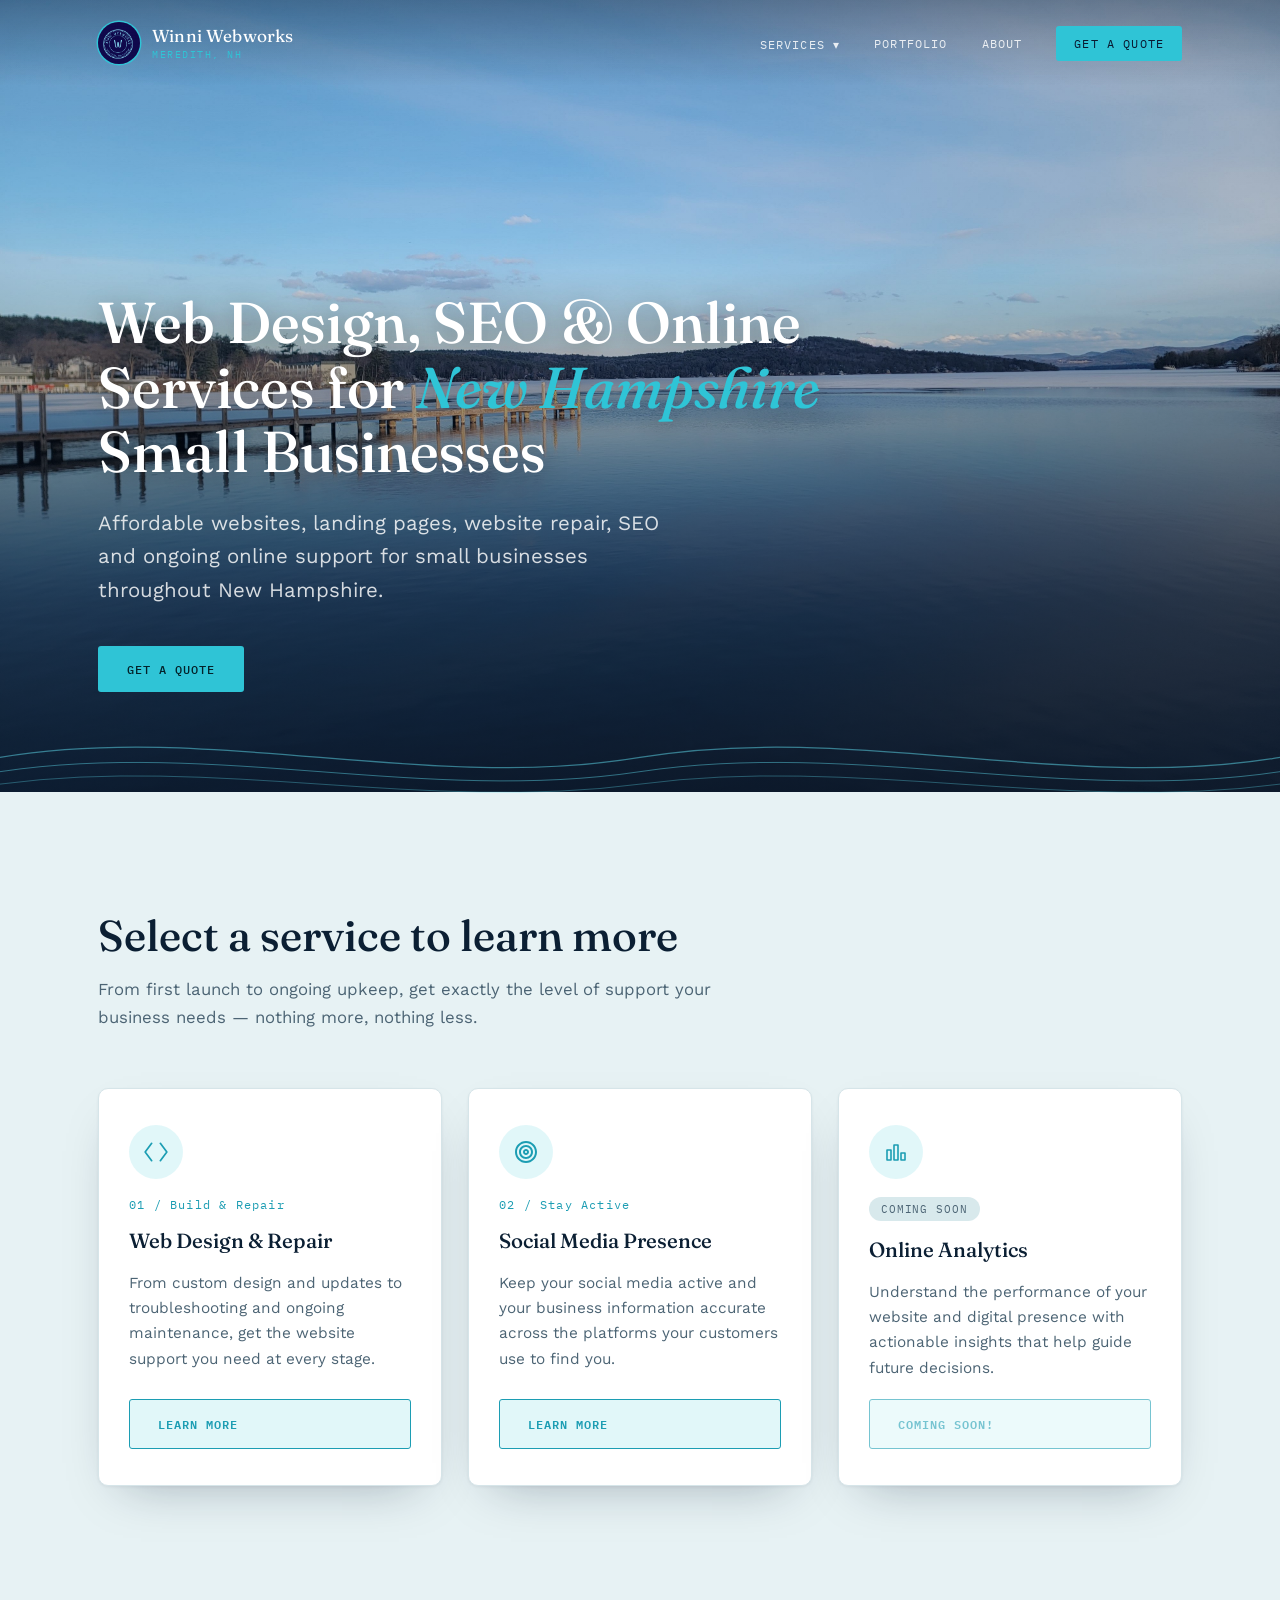
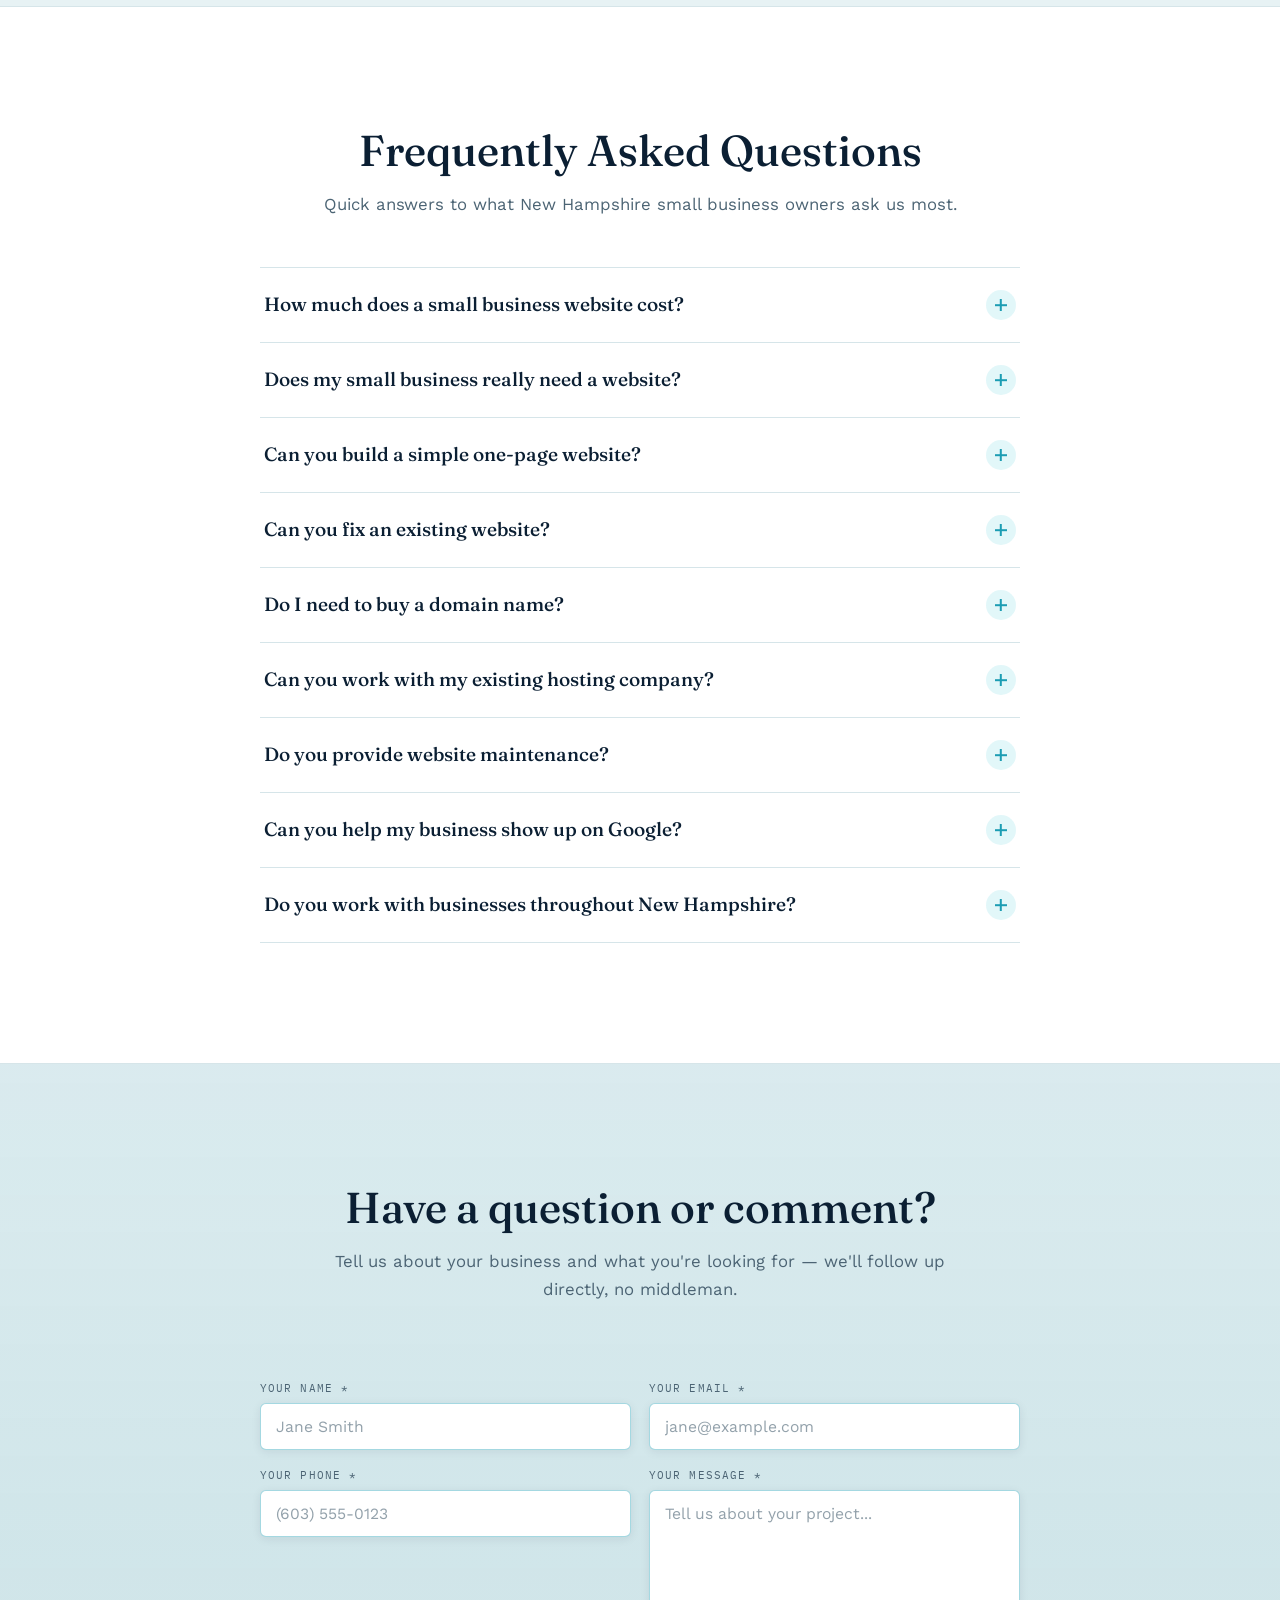
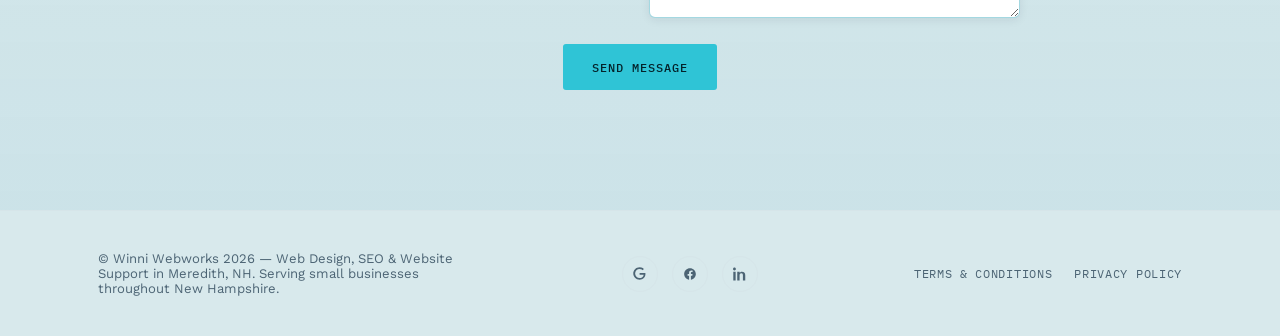
==== commit 36966f56: "Add homepage FAQ section and update location to Meredith Co-Authored-By: Claude Opus 5.5 <noreply@an" ====
--- a/index.html
+++ b/index.html
@@ -41,10 +41,27 @@
   "image": "https://winniwebworks.com/assets/og/preview.jpg",
   "description": "Affordable web design, SEO, website repair, landing pages and online support for small businesses throughout New Hampshire.",
   "areaServed": ["New Hampshire", "Laconia NH", "Meredith NH", "Gilford NH", "Plymouth NH"],
-  "address": { "@type": "PostalAddress", "addressRegion": "NH", "addressCountry": "US" },
+  "address": { "@type": "PostalAddress", "addressLocality": "Meredith", "addressRegion": "NH", "addressCountry": "US" },
   "sameAs": [
     "https://www.facebook.com/profile.php?id=61588019742144",
     "https://www.linkedin.com/in/sara-huntley/"
+  ]
+}
+</script>
+<script type="application/ld+json">
+{
+  "@context": "https://schema.org",
+  "@type": "FAQPage",
+  "mainEntity": [
+    { "@type": "Question", "name": "How much does a small business website cost?", "acceptedAnswer": { "@type": "Answer", "text": "Most small business websites we build fall between $400 and $1,000, depending on how many pages and features you need. A simple one-page site can come in under $400, while larger sites with more pages or custom features cost more. You'll get a clear quote up front, so you know the price before any work begins." } },
+    { "@type": "Question", "name": "Does my small business really need a website?", "acceptedAnswer": { "@type": "Answer", "text": "Yes. Most customers look a business up online before they call or stop by, and if they can't find you, they'll find a competitor instead. A website is the one place online you fully control: it shows your services, hours and contact details around the clock, helps you appear in Google searches, and makes your business look established in a way a social media page alone can't." } },
+    { "@type": "Question", "name": "Can you build a simple one-page website?", "acceptedAnswer": { "@type": "Answer", "text": "Yes. A one-page website is often the perfect fit for a small business that's just getting started. It puts who you are, what you offer and how to reach you on a single clean, mobile-friendly page, and it's quick and affordable to launch. When your business grows, we can add more pages to it." } },
+    { "@type": "Question", "name": "Can you fix an existing website?", "acceptedAnswer": { "@type": "Answer", "text": "Yes. Whether it's broken pages, an outdated design, slow loading or a site that doesn't work well on phones, we can repair it. All we need is the right access to your website, such as a login to your site's admin panel or hosting account." } },
+    { "@type": "Question", "name": "Do I need to buy a domain name?", "acceptedAnswer": { "@type": "Answer", "text": "Yes. Your domain name is your address on the web, like yourbusiness.com, and every website needs one. If you don't have one yet, we can help you pick a good name, register it and connect it to your new site. If you already own one, we'll simply use that." } },
+    { "@type": "Question", "name": "Can you work with my existing hosting company?", "acceptedAnswer": { "@type": "Answer", "text": "Yes. There's no need to switch providers or move your site. We're happy to work with the hosting company you already have, so your accounts, email and billing stay exactly where they are while we handle the website itself." } },
+    { "@type": "Question", "name": "Do you provide website maintenance?", "acceptedAnswer": { "@type": "Answer", "text": "Yes. We offer ongoing website maintenance on any hosting platform, covering content updates, fixes and routine upkeep so your site stays current, secure and working properly." } },
+    { "@type": "Question", "name": "Can you help my business show up on Google?", "acceptedAnswer": { "@type": "Answer", "text": "Yes, this is one of our specialties. We build every site with search engine optimization (SEO) in mind and can improve an existing site too, focusing on the local searches your customers actually make, so people nearby can find you when they're looking for what you offer." } },
+    { "@type": "Question", "name": "Do you work with businesses throughout New Hampshire?", "acceptedAnswer": { "@type": "Answer", "text": "Yes. We're based in Meredith and work with small businesses throughout New Hampshire and beyond. Everything can be handled remotely, so wherever you're located, you'll get the same personal, direct service." } }
   ]
 }
 </script>
@@ -281,6 +298,34 @@
   .service-card p { font-size: 0.96rem; flex-grow: 1; }
   .service-tag { font-family: "IBM Plex Mono", monospace; font-size: 0.68rem; letter-spacing: 0.08em; text-transform: uppercase; color: var(--ink-soft); background: var(--surface-2); border-radius: 20px; padding: 5px 12px; width: fit-content; }
 
+  /* faq */
+  .faq { background: var(--surface); border-top: 1px solid var(--line); }
+  .faq .section-head { margin: 0 auto; text-align: center; }
+  .faq-list { max-width: 760px; margin: 48px auto 0; border-top: 1px solid var(--line); }
+  .faq-item { border-bottom: 1px solid var(--line); }
+  .faq-item summary {
+    list-style: none; cursor: pointer; display: flex; align-items: center; justify-content: space-between; gap: 20px;
+    padding: 22px 4px; transition: color 0.2s ease;
+  }
+  .faq-item summary::-webkit-details-marker { display: none; }
+  .faq-item summary h3 { font-size: clamp(1.05rem, 1.5vw, 1.2rem); font-weight: 500; transition: color 0.2s ease; }
+  .faq-item summary:hover h3, .faq-item[open] summary h3 { color: var(--aqua); }
+  .faq-item summary:focus-visible { outline: 2px solid var(--aqua); outline-offset: 2px; border-radius: 4px; }
+  .faq-icon {
+    position: relative; flex: none; width: 30px; height: 30px; border-radius: 50%;
+    background: var(--aqua-soft); color: var(--aqua); transition: transform 0.3s ease;
+  }
+  .faq-icon::before, .faq-icon::after {
+    content: ""; position: absolute; left: 50%; top: 50%; width: 12px; height: 1.6px; background: currentColor;
+    transform: translate(-50%, -50%);
+  }
+  .faq-icon::after { transform: translate(-50%, -50%) rotate(90deg); transition: opacity 0.3s ease; }
+  .faq-item[open] .faq-icon { transform: rotate(180deg); }
+  .faq-item[open] .faq-icon::after { opacity: 0; }
+  .faq-answer { padding: 0 48px 24px 4px; }
+  .faq-answer a { color: var(--aqua); text-decoration: underline; text-underline-offset: 3px; }
+  @media (max-width: 560px) { .faq-answer { padding-right: 4px; } }
+
   /* work strip */
 
   /* contact */
@@ -335,7 +380,7 @@
     <div class="wrap navwrap">
       <a class="brand" href="#top" style="align-items:center;">
         <span class="brand-mark"><img src="assets/img/WWW_Logo.jpg" alt="Winni Webworks logo"></span>
-        <span class="brand-text">Winni Webworks<small>Lakes Region, NH</small></span>
+        <span class="brand-text">Winni Webworks<small>Meredith, NH</small></span>
       </a>
       <button class="navToggle" id="navToggle" aria-label="Toggle navigation" aria-expanded="false">
         <span></span><span></span><span></span>
@@ -411,6 +456,80 @@
     </div>
   </section>
 
+  <section id="faq" class="faq section-pad">
+    <div class="wrap">
+      <div class="section-head reveal">
+        <h2>Frequently Asked Questions</h2>
+        <p>Quick answers to what New Hampshire small business owners ask us most.</p>
+      </div>
+
+      <div class="faq-list reveal">
+        <details class="faq-item">
+          <summary><h3>How much does a small business website cost?</h3><span class="faq-icon" aria-hidden="true"></span></summary>
+          <div class="faq-answer">
+            <p>Most small business websites we build fall between $400 and $1,000, depending on how many pages and features you need. A simple one-page site can come in under $400, while larger sites with more pages or custom features cost more. You'll get a clear quote up front, so you know the price before any work begins.</p>
+          </div>
+        </details>
+
+        <details class="faq-item">
+          <summary><h3>Does my small business really need a website?</h3><span class="faq-icon" aria-hidden="true"></span></summary>
+          <div class="faq-answer">
+            <p>Yes. Most customers look a business up online before they call or stop by, and if they can't find you, they'll find a competitor instead. A website is the one place online you fully control: it shows your services, hours and contact details around the clock, helps you appear in Google searches, and makes your business look established in a way a social media page alone can't.</p>
+          </div>
+        </details>
+
+        <details class="faq-item">
+          <summary><h3>Can you build a simple one-page website?</h3><span class="faq-icon" aria-hidden="true"></span></summary>
+          <div class="faq-answer">
+            <p>Yes. A one-page website is often the perfect fit for a small business that's just getting started. It puts who you are, what you offer and how to reach you on a single clean, mobile-friendly page, and it's quick and affordable to launch. When your business grows, we can add more pages to it.</p>
+          </div>
+        </details>
+
+        <details class="faq-item">
+          <summary><h3>Can you fix an existing website?</h3><span class="faq-icon" aria-hidden="true"></span></summary>
+          <div class="faq-answer">
+            <p>Yes. Whether it's broken pages, an outdated design, slow loading or a site that doesn't work well on phones, we can repair it. All we need is the right access to your website, such as a login to your site's admin panel or hosting account. <a href="WebRepairForm.html">Tell us what's going wrong</a> and we'll take a look.</p>
+          </div>
+        </details>
+
+        <details class="faq-item">
+          <summary><h3>Do I need to buy a domain name?</h3><span class="faq-icon" aria-hidden="true"></span></summary>
+          <div class="faq-answer">
+            <p>Yes. Your domain name is your address on the web, like yourbusiness.com, and every website needs one. If you don't have one yet, we can help you pick a good name, register it and connect it to your new site. If you already own one, we'll simply use that.</p>
+          </div>
+        </details>
+
+        <details class="faq-item">
+          <summary><h3>Can you work with my existing hosting company?</h3><span class="faq-icon" aria-hidden="true"></span></summary>
+          <div class="faq-answer">
+            <p>Yes. There's no need to switch providers or move your site. We're happy to work with the hosting company you already have, so your accounts, email and billing stay exactly where they are while we handle the website itself.</p>
+          </div>
+        </details>
+
+        <details class="faq-item">
+          <summary><h3>Do you provide website maintenance?</h3><span class="faq-icon" aria-hidden="true"></span></summary>
+          <div class="faq-answer">
+            <p>Yes. We offer ongoing website maintenance on any hosting platform, covering content updates, fixes and routine upkeep so your site stays current, secure and working properly. <a href="WebMaintainForm.html">Ask about a maintenance plan</a> that fits your business.</p>
+          </div>
+        </details>
+
+        <details class="faq-item">
+          <summary><h3>Can you help my business show up on Google?</h3><span class="faq-icon" aria-hidden="true"></span></summary>
+          <div class="faq-answer">
+            <p>Yes, this is one of our specialties. We build every site with search engine optimization (SEO) in mind and can improve an existing site too, focusing on the local searches your customers actually make, so people nearby can find you when they're looking for what you offer.</p>
+          </div>
+        </details>
+
+        <details class="faq-item">
+          <summary><h3>Do you work with businesses throughout New Hampshire?</h3><span class="faq-icon" aria-hidden="true"></span></summary>
+          <div class="faq-answer">
+            <p>Yes. We're based in Meredith and work with small businesses throughout New Hampshire and beyond. Everything can be handled remotely, so wherever you're located, you'll get the same personal, direct service.</p>
+          </div>
+        </details>
+      </div>
+    </div>
+  </section>
+
   <section id="contact" class="contact section-pad">
     <div class="wrap">
       <div class="section-head reveal">
@@ -450,7 +569,7 @@
 
   <footer>
     <div class="wrap footer-inner">
-      <span class="copyright">&copy; Winni Webworks 2026 &mdash; Web Design, SEO &amp; Website Support in Meredith, NH. Serving the Lakes Region of New Hampshire.</span>
+      <span class="copyright">&copy; Winni Webworks 2026 &mdash; Web Design, SEO &amp; Website Support in Meredith, NH. Serving small businesses throughout New Hampshire.</span>
       <ul class="social-buttons">
         <li><a href="https://share.google/823uvBk97Z3JibrHM" aria-label="Google"><svg width="15" height="15" viewBox="0 0 24 24" fill="currentColor"><path d="M21.35 11.1h-9.17v2.73h6.51c-.33 3.81-3.5 5.44-6.5 5.44C8.36 19.27 5 16.25 5 12c0-4.1 3.2-7.27 7.2-7.27 3.09 0 4.9 1.97 4.9 1.97L19 4.72S16.56 2 12.1 2C6.42 2 2.03 6.8 2.03 12c0 5.05 4.13 10 10.22 10 5.35 0 9.25-3.67 9.25-9.09 0-1.15-.15-1.81-.15-1.81Z"/></svg></a></li>
         <li><a href="https://www.facebook.com/profile.php?id=61588019742144&amp;rdid=fdAYL4mshR6fErhC&amp;share_url=https%3A%2F%2Fwww.facebook.com%2Fshare%2F17eQ1FA31u%2F#" aria-label="Facebook"><svg width="14" height="14" viewBox="0 0 24 24" fill="currentColor"><path d="M22 12.06C22 6.5 17.52 2 12 2S2 6.5 2 12.06c0 5 3.66 9.17 8.44 9.94v-7.03H7.9v-2.9h2.54V9.85c0-2.5 1.5-3.89 3.78-3.89 1.1 0 2.24.2 2.24.2v2.46h-1.26c-1.24 0-1.63.77-1.63 1.56v1.88h2.78l-.44 2.9h-2.34V22c4.78-.77 8.44-4.94 8.44-9.94Z"/></svg></a></li>
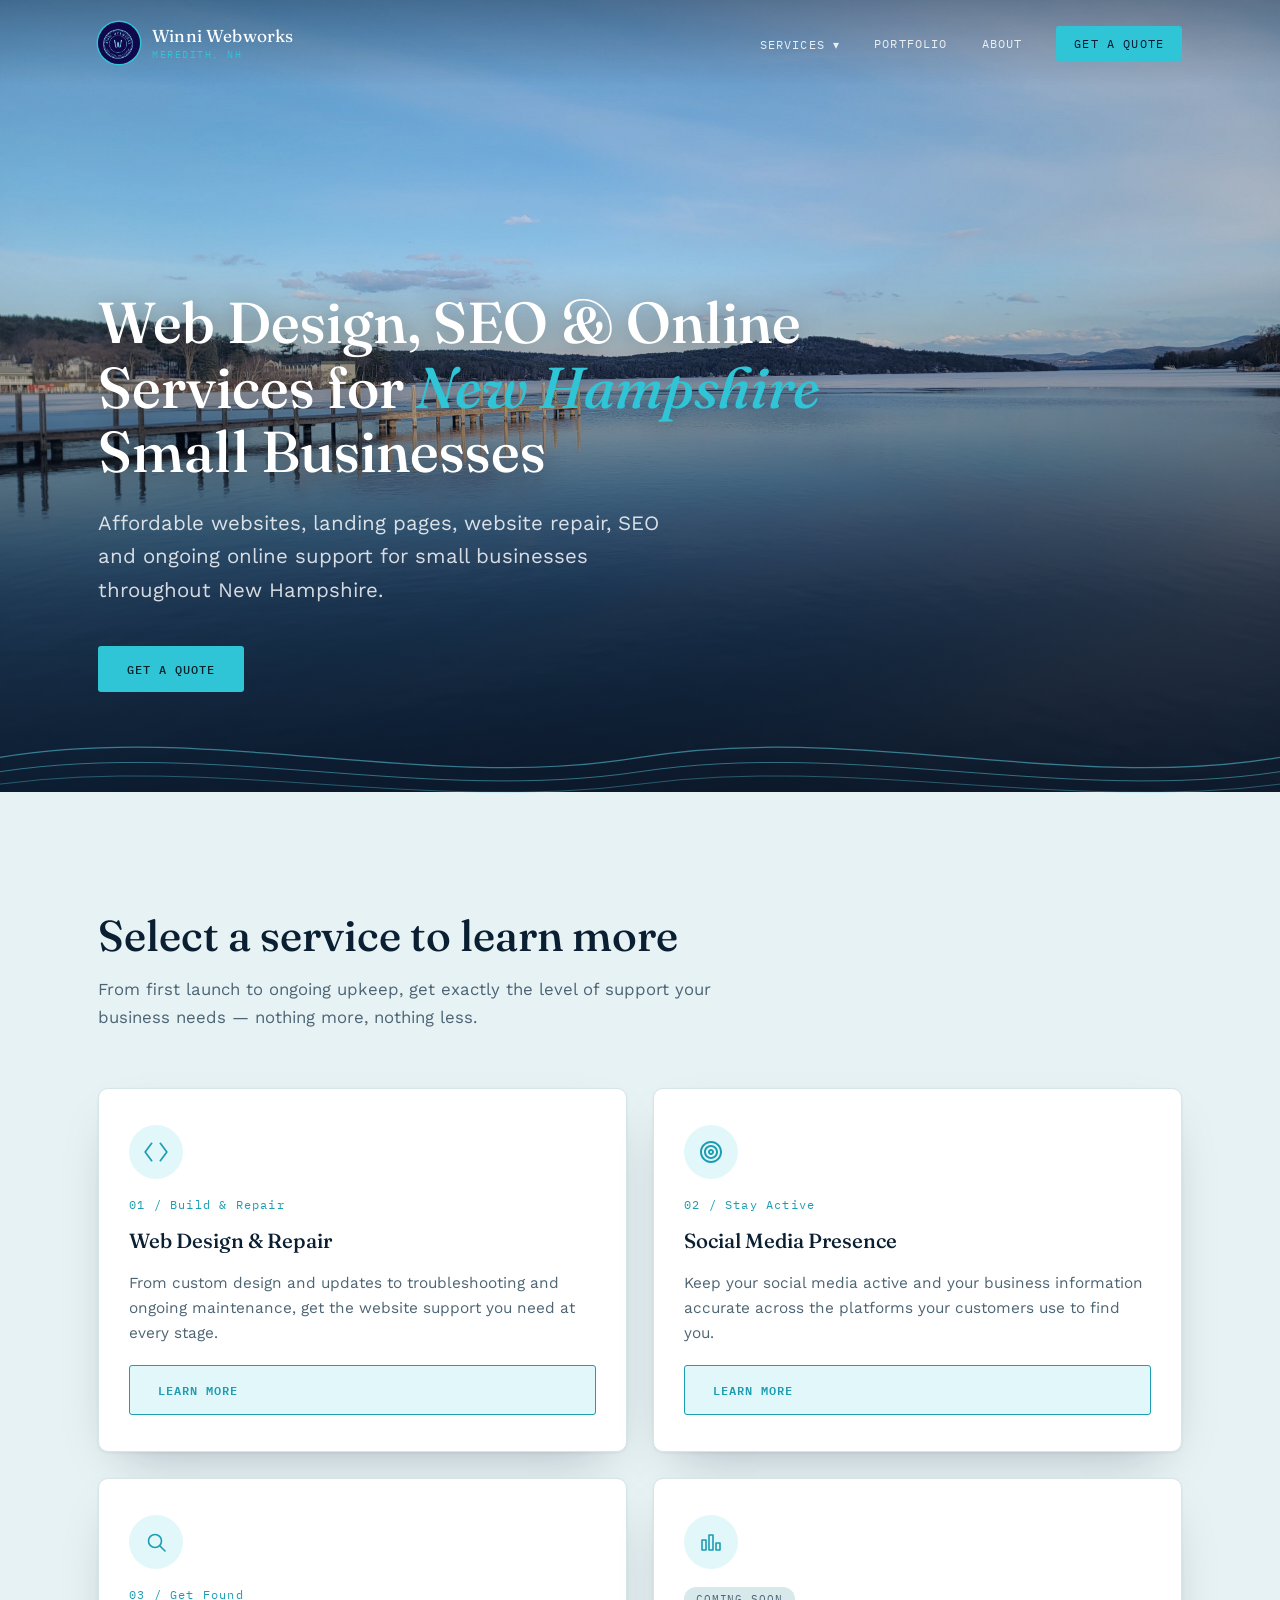
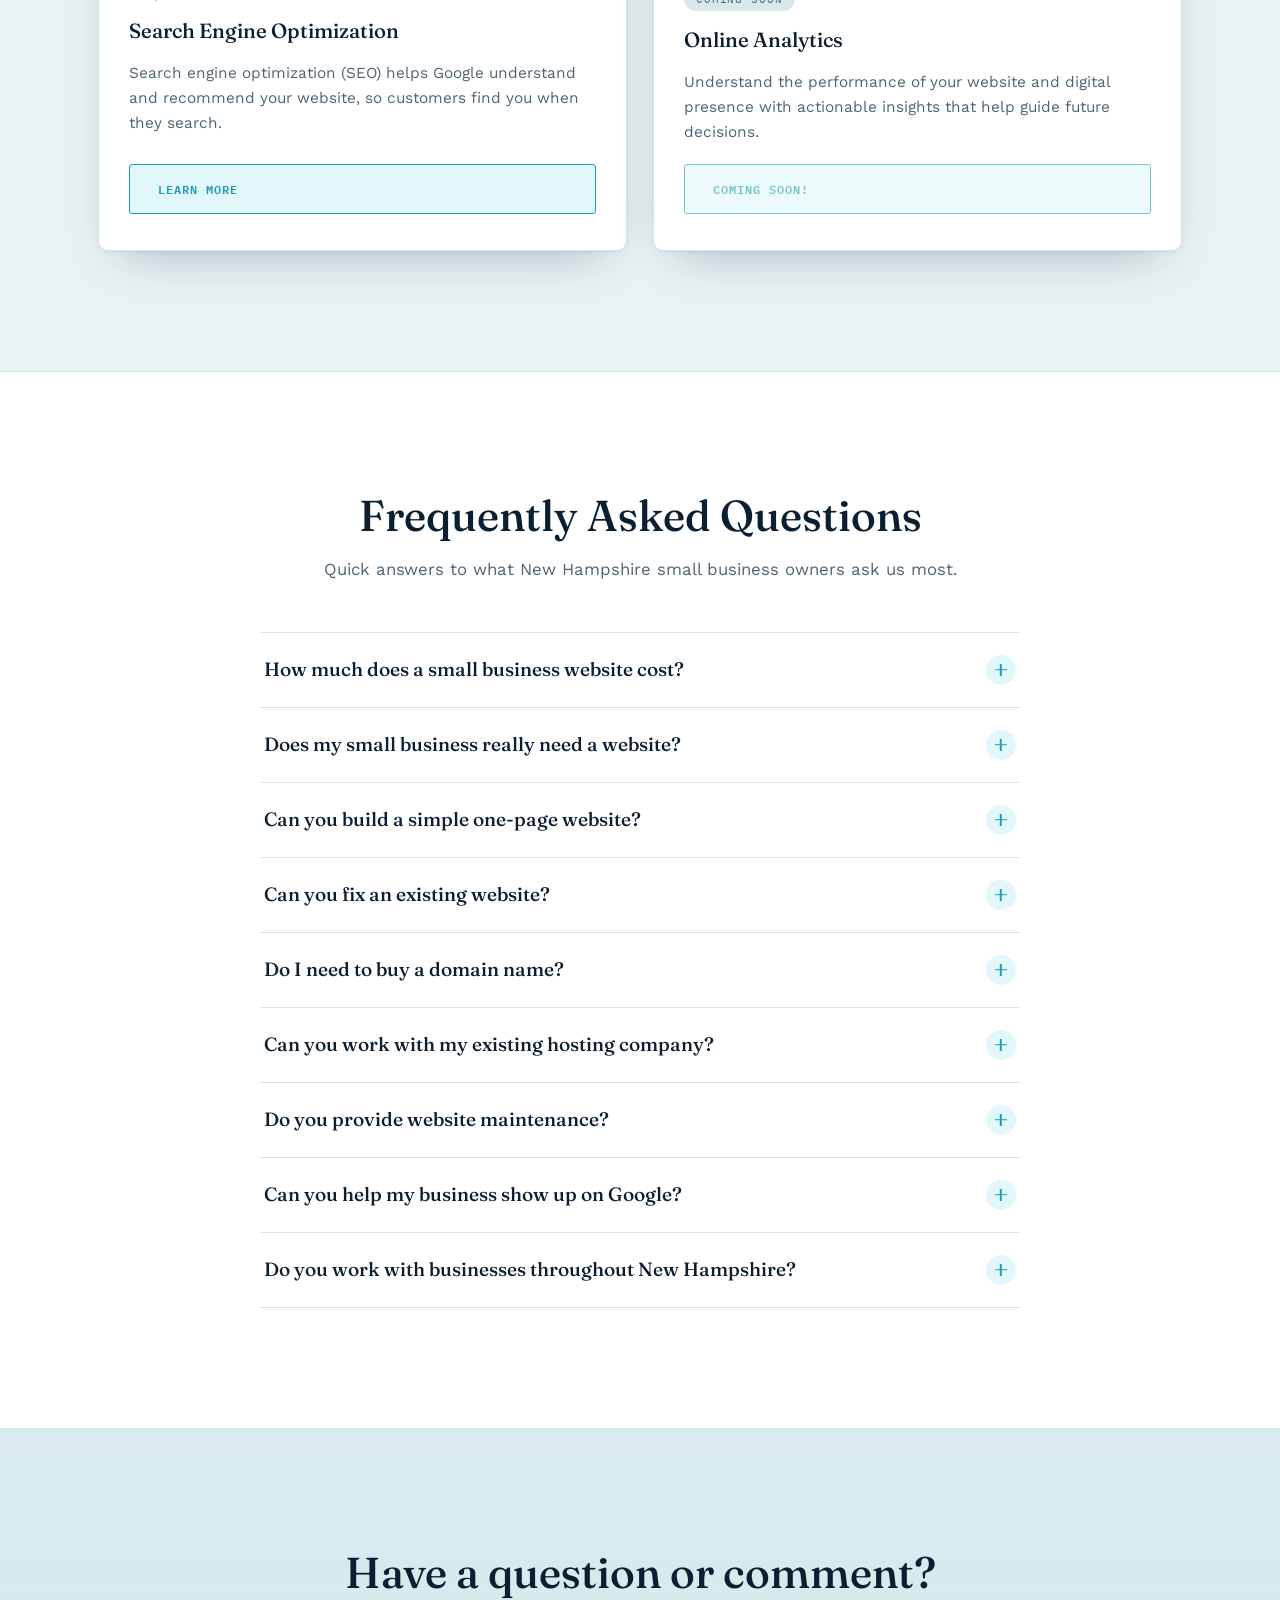
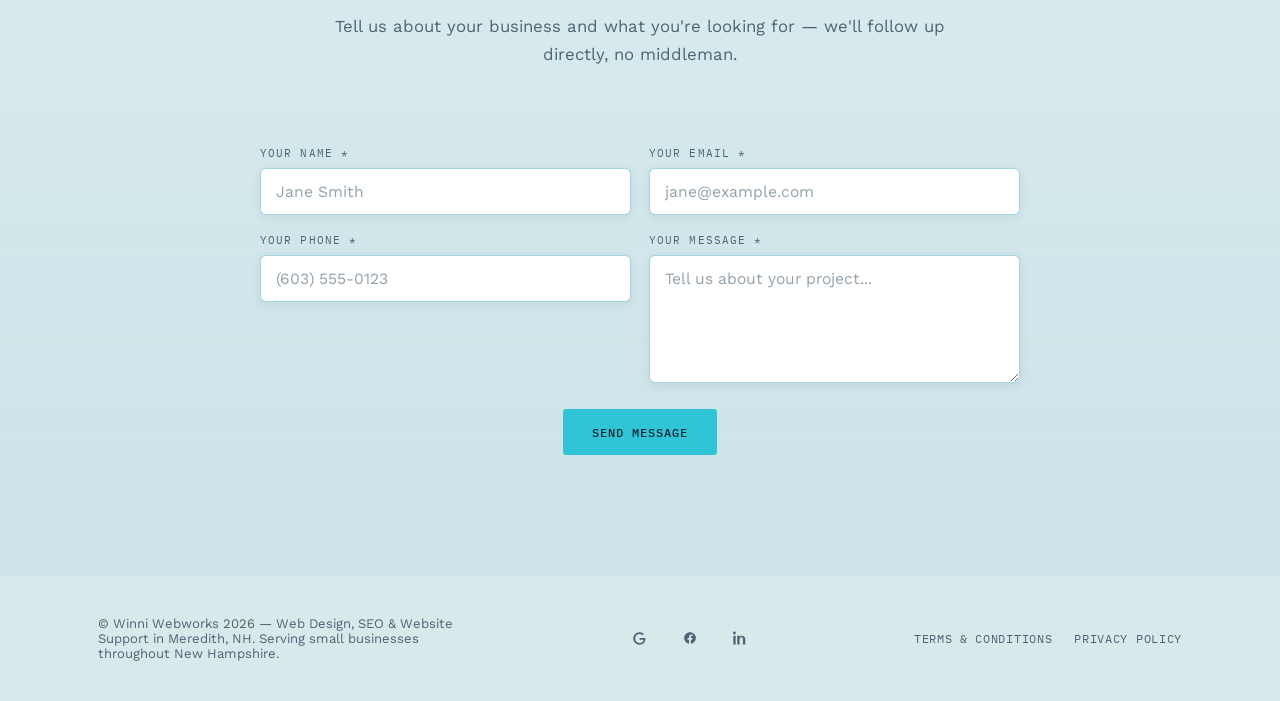
==== commit 5eb17428: "Add SEO service page and fix small-screen layout issues Add SEO.html with a homepage service card, S" ====
--- a/index.html
+++ b/index.html
@@ -79,6 +79,8 @@
     --bg: #e7f2f4;
     --surface: #ffffff;
     --surface-2: #d8e9ec;
+    --faq-bg: #ffffff;
+    --faq-line: #d6e5e9;
     --ink: #0b1f33;
     --ink-soft: #4c6474;
     --line: #d6e5e9;
@@ -98,6 +100,8 @@
       --bg: #06101c;
       --surface: #163254;
       --surface-2: #1c3d63;
+      --faq-bg: #214a76;
+      --faq-line: #3a6492;
       --ink: #e9f3f6;
       --ink-soft: #a3bcc9;
       --line: #2a4d70;
@@ -115,6 +119,8 @@
     --bg: #06101c;
     --surface: #163254;
     --surface-2: #1c3d63;
+    --faq-bg: #214a76;
+    --faq-line: #3a6492;
     --ink: #e9f3f6;
     --ink-soft: #a3bcc9;
     --line: #2a4d70;
@@ -281,8 +287,8 @@
   }
 
   /* services */
-  .services-grid { display: grid; grid-template-columns: repeat(3, 1fr); gap: 26px; margin-top: 56px; }
-  @media (max-width: 860px) { .services-grid { grid-template-columns: 1fr; } }
+  .services-grid { display: grid; grid-template-columns: repeat(2, 1fr); gap: 26px; margin-top: 56px; }
+  @media (max-width: 700px) { .services-grid { grid-template-columns: 1fr; } }
   .service-card {
     background: var(--surface); border: 1px solid var(--line); border-radius: 10px;
     padding: 36px 30px; display: flex; flex-direction: column; gap: 18px;
@@ -299,10 +305,10 @@
   .service-tag { font-family: "IBM Plex Mono", monospace; font-size: 0.68rem; letter-spacing: 0.08em; text-transform: uppercase; color: var(--ink-soft); background: var(--surface-2); border-radius: 20px; padding: 5px 12px; width: fit-content; }
 
   /* faq */
-  .faq { background: var(--surface); border-top: 1px solid var(--line); }
+  .faq { background: var(--faq-bg); border-top: 1px solid var(--faq-line); }
   .faq .section-head { margin: 0 auto; text-align: center; }
-  .faq-list { max-width: 760px; margin: 48px auto 0; border-top: 1px solid var(--line); }
-  .faq-item { border-bottom: 1px solid var(--line); }
+  .faq-list { max-width: 760px; margin: 48px auto 0; border-top: 1px solid var(--faq-line); }
+  .faq-item { border-bottom: 1px solid var(--faq-line); }
   .faq-item summary {
     list-style: none; cursor: pointer; display: flex; align-items: center; justify-content: space-between; gap: 20px;
     padding: 22px 4px; transition: color 0.2s ease;
@@ -391,6 +397,7 @@
           <div class="navdrop-menu">
             <a href="WebDesign.html">Web Design</a>
             <a href="Socials.html">Social Media</a>
+            <a href="SEO.html">SEO</a>
           </div>
         </div>
         <a href="Portfolio.html">Portfolio</a>
@@ -444,6 +451,16 @@
         </div>
 
         <div class="service-card reveal" style="transition-delay:0.16s;">
+          <div class="service-icon">
+            <svg width="24" height="24" viewBox="0 0 24 24" fill="none" stroke="currentColor" stroke-width="1.6" stroke-linecap="round" stroke-linejoin="round"><circle cx="11" cy="11" r="6.5"/><path d="M16 16 L21 21"/></svg>
+          </div>
+          <span class="service-num">03 / Get Found</span>
+          <h4>Search Engine Optimization</h4>
+          <p>Search engine optimization (SEO) helps Google understand and recommend your website, so customers find you when they search.</p>
+          <a class="btn btn-ghost" href="SEO.html">Learn More</a>
+        </div>
+
+        <div class="service-card reveal" style="transition-delay:0.24s;">
           <div class="service-icon">
             <svg width="24" height="24" viewBox="0 0 24 24" fill="none" stroke="currentColor" stroke-width="1.6" stroke-linecap="round" stroke-linejoin="round"><rect x="3" y="10" width="4" height="10"/><rect x="10" y="5" width="4" height="15"/><rect x="17" y="13" width="4" height="7"/></svg>
           </div>
